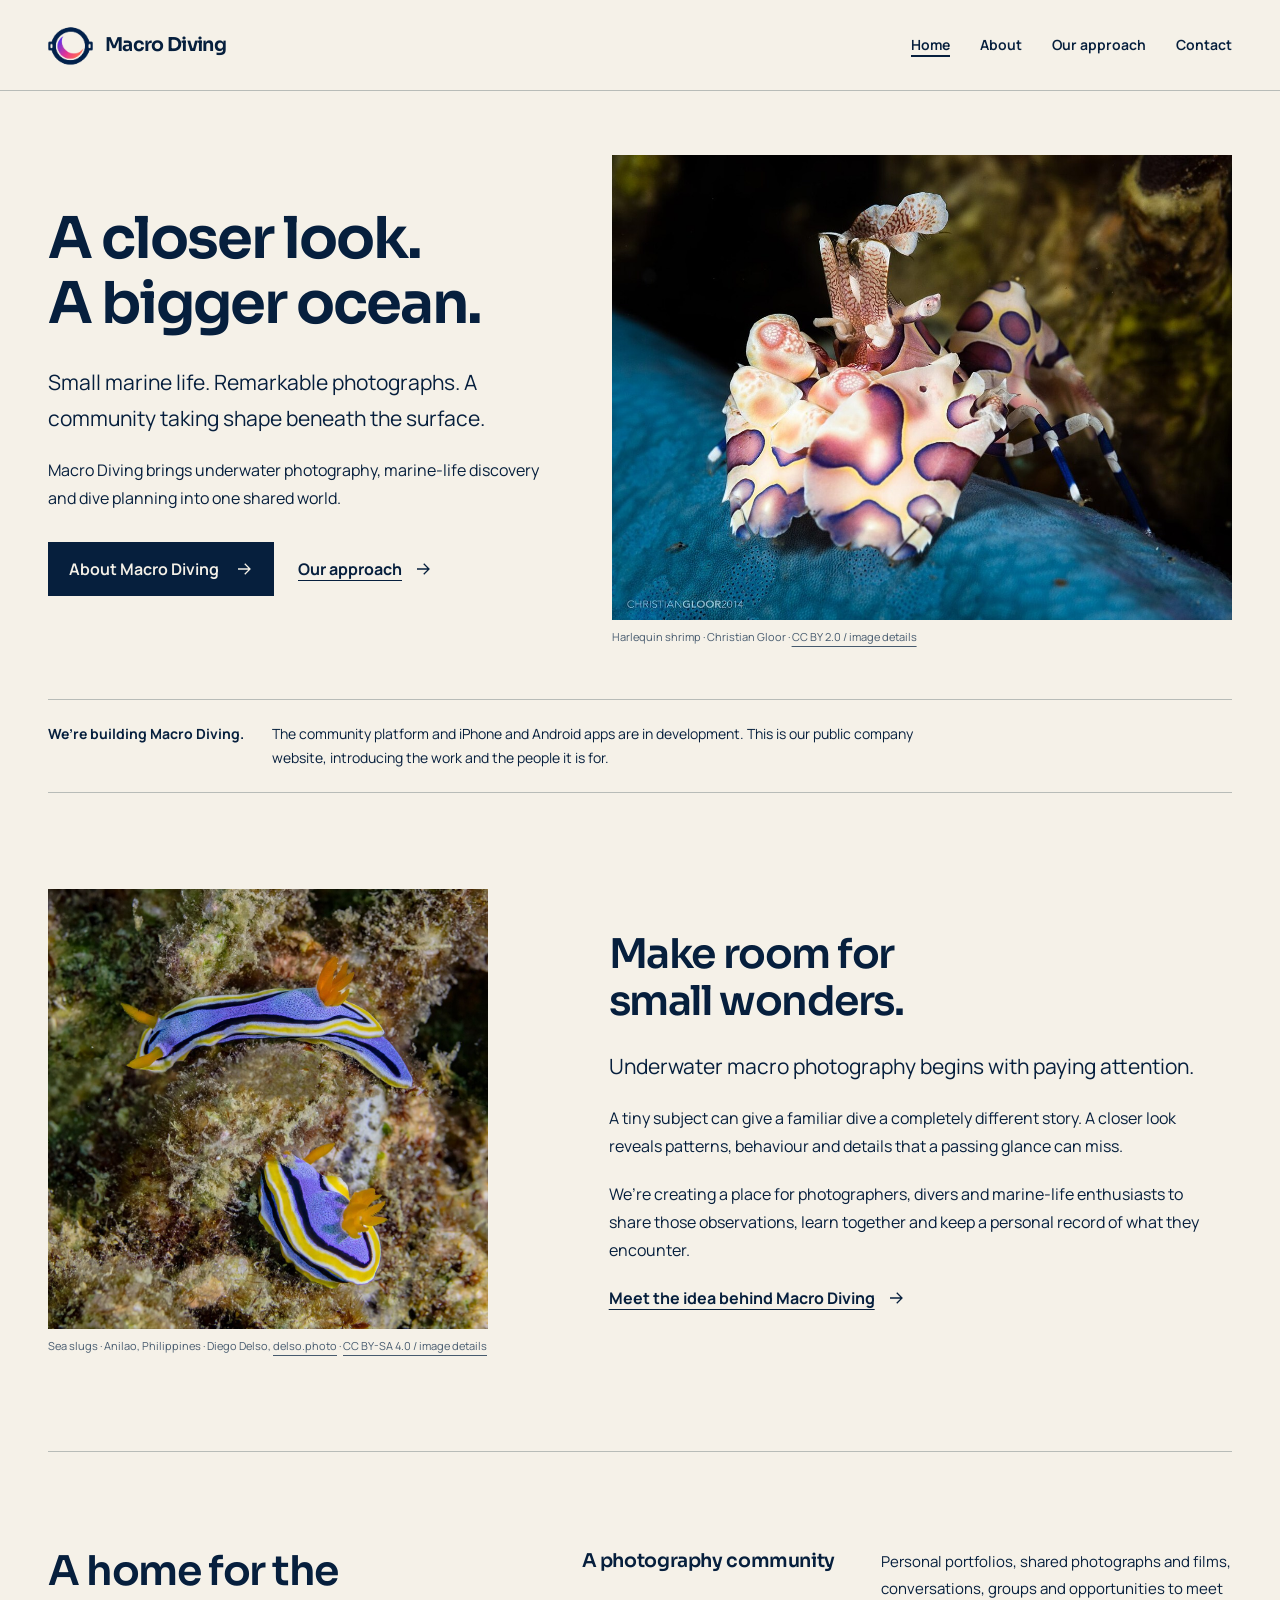
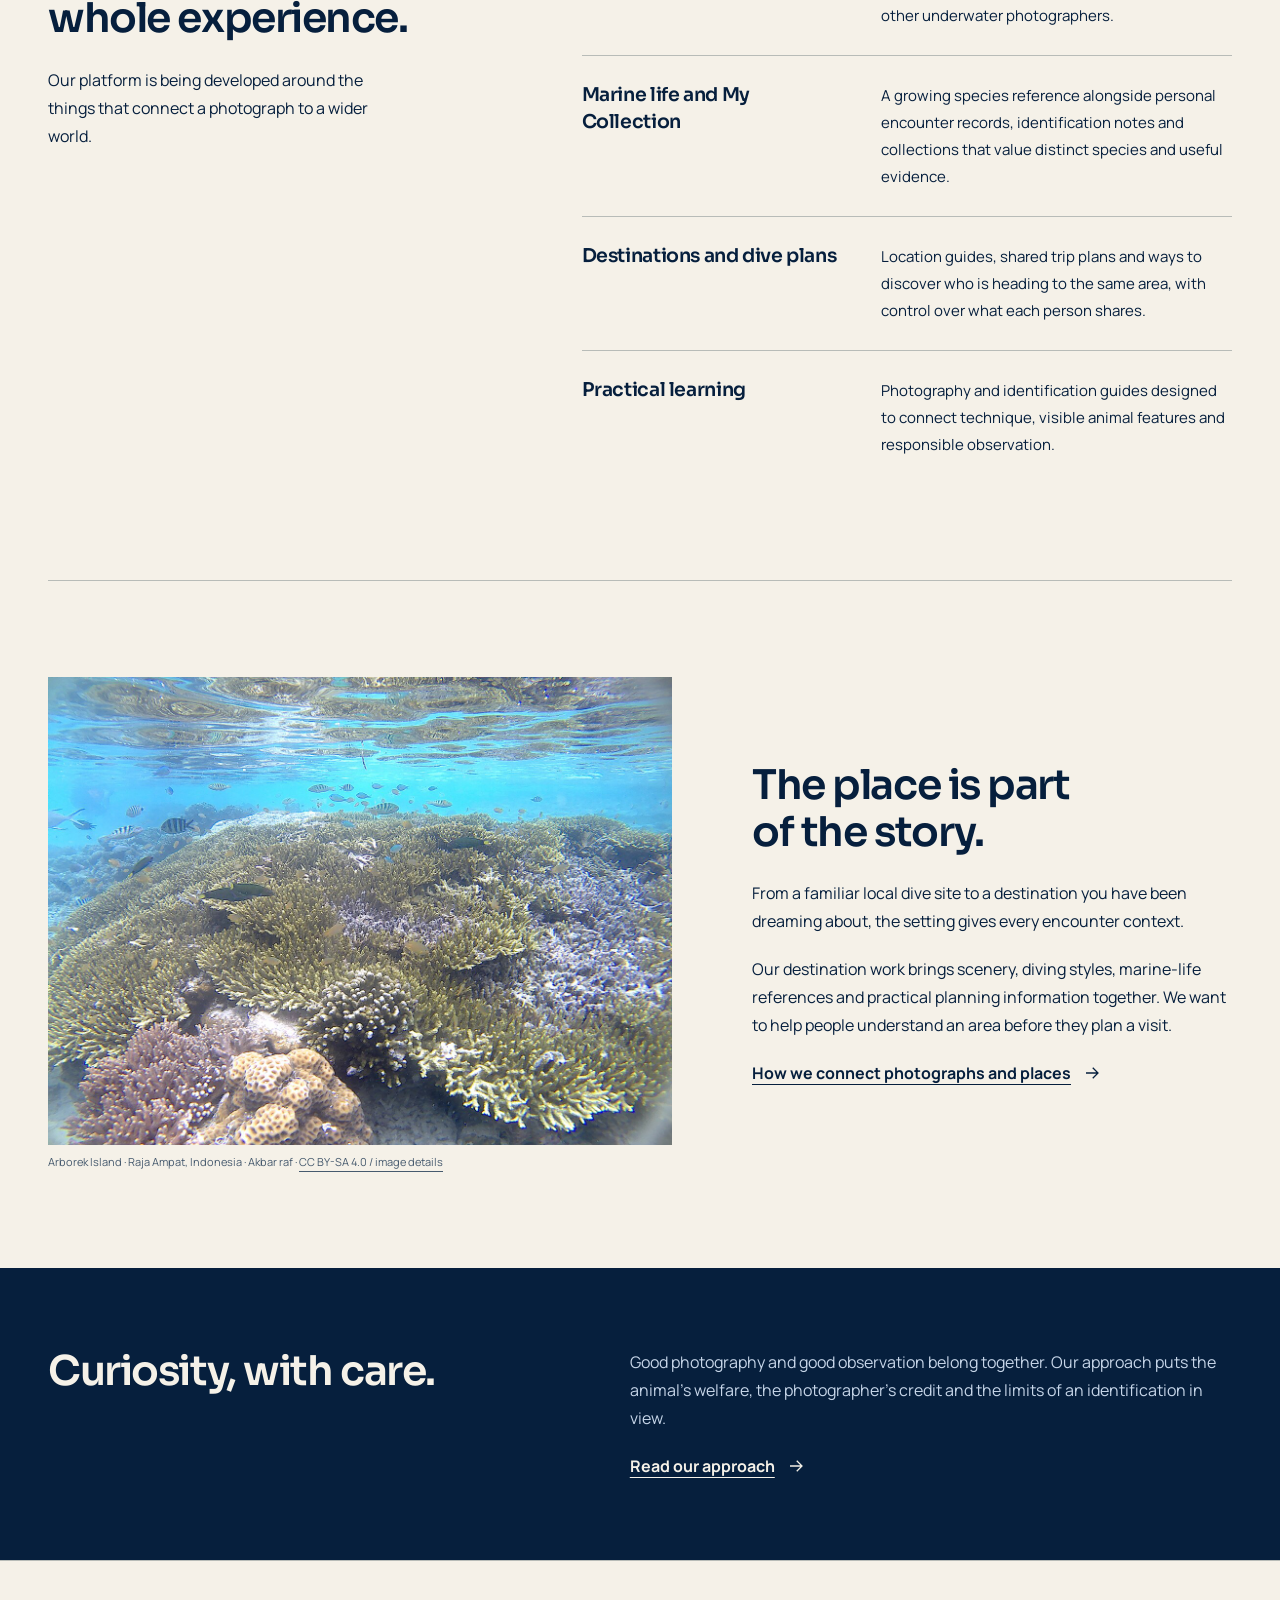
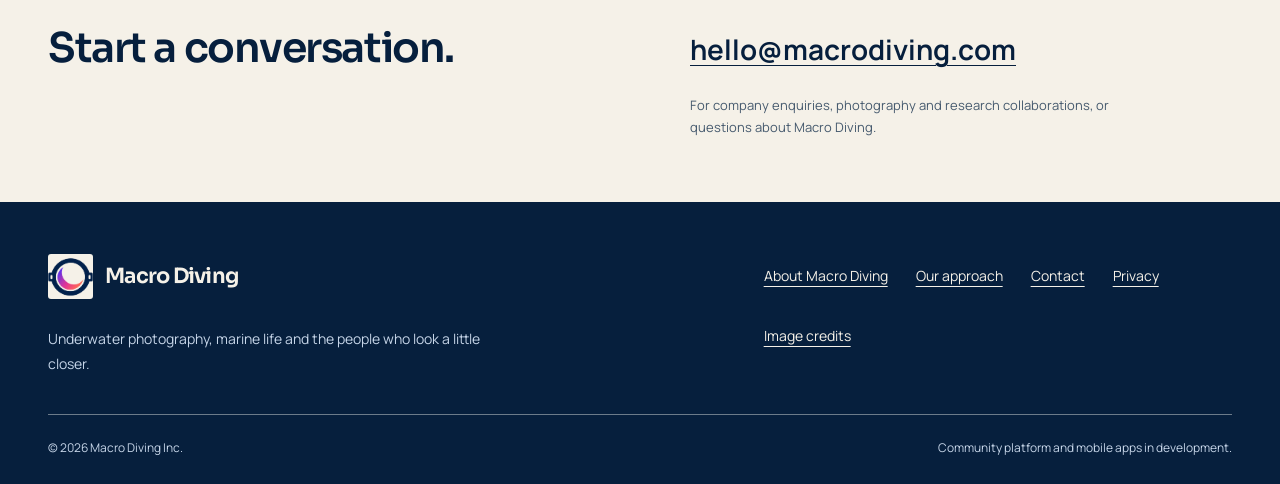
==== index.html @ 8cd7bd72 "Publish Macro Diving company website" ====
<!doctype html><html lang="en"><head><meta charset="utf-8"><meta name="viewport" content="width=device-width,initial-scale=1"><title>Macro Diving — A closer look. A bigger ocean.</title><meta name="description" content="Macro Diving Inc. is developing an underwater photography and marine-life community. Learn about our purpose, approach and platform."><meta name="theme-color" content="#061f3d"><meta name="referrer" content="strict-origin-when-cross-origin"><meta http-equiv="Content-Security-Policy" content="default-src 'none'; style-src 'self'; img-src 'self'; font-src 'self'; base-uri 'none'; form-action 'none'"><link rel="canonical" href="https://macrodiving.com/"><link rel="icon" type="image/png" href="assets/emblem.png"><link rel="preload" href="assets/heading.woff2" as="font" type="font/woff2" crossorigin><link rel="preload" href="assets/body.woff2" as="font" type="font/woff2" crossorigin><link rel="stylesheet" href="styles.css"></head><body><a class="skip" href="#main">Skip to content</a><header class="site-header"><div class="wrap head-inner"><a class="brand" href="index.html" aria-label="Macro Diving home"><span class="emblem"><img src="assets/emblem.png" alt="" width="1254" height="1254"></span><span>Macro Diving</span></a><nav class="desktop-nav" aria-label="Main"><a href="index.html" aria-current="page">Home</a><a href="about.html">About</a><a href="approach.html">Our approach</a><a href="contact.html">Contact</a></nav><details class="mobile-menu"><summary>Menu<svg aria-hidden="true" viewBox="0 0 24 24"><path d="M4 7h16M4 12h16M4 17h16"/></svg></summary><nav aria-label="Mobile main"><a href="index.html" aria-current="page">Home</a><a href="about.html">About</a><a href="approach.html">Our approach</a><a href="contact.html">Contact</a></nav></details></div></header><main id="main" tabindex="-1"><div class="wrap"><section class="hero" aria-labelledby="hero-title"><div class="hero-copy"><h1 id="hero-title"><span>A closer look.</span><span>A bigger ocean.</span></h1><p class="lede">Small marine life. Remarkable photographs. A community taking shape beneath the surface.</p><p>Macro Diving brings underwater photography, marine-life discovery and dive planning into one shared world.</p><div class="actions"><a class="button" href="about.html">About Macro Diving<svg aria-hidden="true" viewBox="0 0 24 24"><path d="M4 12h15M13 5l7 7-7 7"/></svg></a><a class="text-link" href="approach.html">Our approach<svg aria-hidden="true" viewBox="0 0 24 24"><path d="M4 12h15M13 5l7 7-7 7"/></svg></a></div></div><figure><img src="assets/harlequin-shrimp.jpg" alt="A harlequin shrimp with purple and pink markings, photographed close up." width="1200" height="900" loading="eager" fetchpriority="high"><figcaption class="image-credit">Harlequin shrimp · Christian Gloor · <a href="image-credits.html#harlequin">CC BY 2.0 / image details</a></figcaption></figure></section><aside class="status-note" aria-label="Development status"><strong>We’re building Macro Diving.</strong><p>The community platform and iPhone and Android apps are in development. This is our public company website, introducing the work and the people it is for.</p></aside><section class="section intro-split" aria-labelledby="small-wonders"><figure><img src="assets/anna-chromodoris.jpg" alt="Two blue and yellow sea slugs on a natural reef surface in Anilao, Philippines." width="1200" height="1200" loading="lazy"><figcaption class="image-credit">Sea slugs · Anilao, Philippines · Diego Delso, <a href="https://delso.photo/">delso.photo</a> · <a href="image-credits.html#sea-slugs">CC BY-SA 4.0 / image details</a></figcaption></figure><div class="intro-copy"><h2 id="small-wonders">Make room for<br>small wonders.</h2><p class="lede">Underwater macro photography begins with paying attention.</p><p>A tiny subject can give a familiar dive a completely different story. A closer look reveals patterns, behaviour and details that a passing glance can miss.</p><p>We’re creating a place for photographers, divers and marine-life enthusiasts to share those observations, learn together and keep a personal record of what they encounter.</p><a class="text-link" href="about.html">Meet the idea behind Macro Diving<svg aria-hidden="true" viewBox="0 0 24 24"><path d="M4 12h15M13 5l7 7-7 7"/></svg></a></div></section><section class="section platform" id="platform" aria-labelledby="platform-title"><div class="platform-intro"><h2 id="platform-title">A home for the whole experience.</h2><p>Our platform is being developed around the things that connect a photograph to a wider world.</p></div><dl class="platform-list"><div><dt>A photography community</dt><dd>Personal portfolios, shared photographs and films, conversations, groups and opportunities to meet other underwater photographers.</dd></div><div><dt>Marine life and My Collection</dt><dd>A growing species reference alongside personal encounter records, identification notes and collections that value distinct species and useful evidence.</dd></div><div><dt>Destinations and dive plans</dt><dd>Location guides, shared trip plans and ways to discover who is heading to the same area, with control over what each person shares.</dd></div><div><dt>Practical learning</dt><dd>Photography and identification guides designed to connect technique, visible animal features and responsible observation.</dd></div></dl></section><section class="section place-section" aria-labelledby="places-title"><figure><img src="assets/raja-ampat.jpg" alt="Coral and fish under clear surface water at the Arborek Island pier in Raja Ampat." width="1280" height="960" loading="lazy"><figcaption class="image-credit">Arborek Island · Raja Ampat, Indonesia · Akbar raf · <a href="image-credits.html#arborek">CC BY-SA 4.0 / image details</a></figcaption></figure><div class="place-copy"><h2 id="places-title">The place is part<br>of the story.</h2><p>From a familiar local dive site to a destination you have been dreaming about, the setting gives every encounter context.</p><p>Our destination work brings scenery, diving styles, marine-life references and practical planning information together. We want to help people understand an area before they plan a visit.</p><a class="text-link" href="approach.html#places">How we connect photographs and places<svg aria-hidden="true" viewBox="0 0 24 24"><path d="M4 12h15M13 5l7 7-7 7"/></svg></a></div></section></div><section class="principles" aria-labelledby="principle-title"><div class="wrap"><h2 id="principle-title">Curiosity, with care.</h2><div><p>Good photography and good observation belong together. Our approach puts the animal’s welfare, the photographer’s credit and the limits of an identification in view.</p><a class="text-link" href="approach.html">Read our approach<svg aria-hidden="true" viewBox="0 0 24 24"><path d="M4 12h15M13 5l7 7-7 7"/></svg></a></div></div></section></main><section class="contact-panel" id="contact" aria-labelledby="contact-title"><div class="wrap contact-inner"><h2 id="contact-title">Start a conversation.</h2><div><p><a class="email-link" href="mailto:hello@macrodiving.com">hello@macrodiving.com</a></p><p class="small">For company enquiries, photography and research collaborations, or questions about Macro Diving.</p></div></div></section><footer class="site-footer"><div class="wrap"><div class="footer-top"><div><a class="brand" href="index.html" aria-label="Macro Diving home"><span class="emblem"><img src="assets/emblem.png" alt="" width="1254" height="1254"></span><span>Macro Diving</span></a><p>Underwater photography, marine life and the people who look a little closer.</p></div><nav class="footer-links" aria-label="Footer"><a href="about.html">About Macro Diving</a><a href="approach.html">Our approach</a><a href="contact.html">Contact</a><a href="privacy.html">Privacy</a><a href="image-credits.html">Image credits</a></nav></div><div class="footer-base"><span>© 2026 Macro Diving Inc.</span><span>Community platform and mobile apps in development.</span></div></div></footer></body></html>
---- styles.css ----
@font-face{font-family:Sora;src:url('assets/heading.woff2') format('woff2');font-style:normal;font-weight:100 800;font-display:swap}
@font-face{font-family:Manrope;src:url('assets/body.woff2') format('woff2');font-style:normal;font-weight:200 800;font-display:swap}
:root{color-scheme:light;--ink:#061f3d;--paper:#f5f1e8;--white:#fffdf8;--muted:#465a6e;--line:#b8bcb8;--accent:#ff695f;--soft:#e6e9e2;--dark-muted:#c6d5e8;--focus:#7a3fff;font-synthesis:none;scroll-behavior:smooth;scroll-padding-top:110px;scrollbar-color:#465a6e #f5f1e8}
*{box-sizing:border-box}body{margin:0;background:var(--paper);color:var(--ink);font:16px/1.75 Manrope,sans-serif}a{color:inherit;text-underline-offset:5px;text-decoration-thickness:1px}a:hover{text-decoration-thickness:2px}button,input,textarea{font:inherit}::selection{background:var(--accent);color:var(--ink)}:focus-visible{outline:3px solid var(--focus);outline-offset:6px}img{display:block;max-width:100%;height:auto}svg{width:18px;height:18px;fill:none;stroke:currentColor;stroke-width:1.7;flex-shrink:0}.wrap{width:min(1280px,calc(100% - 96px));margin-inline:auto}.skip{position:absolute;top:-80px;left:24px;z-index:5;background:var(--paper);padding:10px 18px}.skip:focus{top:12px}h1,h2,h3{font-family:Sora,sans-serif;font-weight:600;line-height:1.14;letter-spacing:-.035em;text-wrap:balance}h1{font-size:clamp(42px,4.5vw,68px);font-weight:650;margin:0 0 28px}h2{font-size:clamp(30px,3.2vw,46px);margin:0 0 24px}h3{font-size:22px;margin:0 0 12px}p{margin:0 0 20px}p:last-child{margin-bottom:0}.lede{font-size:clamp(18px,1.65vw,21px);line-height:1.7}.text-link{display:inline-flex;align-items:center;gap:12px;font-weight:700}.actions{display:flex;align-items:center;gap:24px;flex-wrap:wrap;margin-top:30px}.button{display:inline-flex;gap:16px;align-items:center;justify-content:center;min-height:48px;padding:12px 20px;text-decoration:none;background:var(--ink);color:var(--paper);font-weight:650;border:1px solid var(--ink)}.button:hover{background:#1e344e;text-decoration:none}.section{padding-block:96px}.section+.section{border-top:1px solid var(--line)}.measure{max-width:70ch}.small{font-size:13px;line-height:1.7;color:var(--muted)}.site-header{position:sticky;top:0;z-index:3;background:var(--paper);border-bottom:1px solid var(--line)}.head-inner{display:flex;align-items:center;justify-content:space-between;gap:30px;min-height:90px}.brand{display:inline-flex;align-items:center;gap:12px;text-decoration:none;line-height:1.1;white-space:nowrap;font-family:Sora,sans-serif;font-size:19px;font-weight:650;letter-spacing:-.035em}.emblem{position:relative;display:block;width:45px;height:45px;overflow:hidden;flex-shrink:0}.emblem img{position:absolute;max-width:none;width:59px;height:59px;top:-7px;left:-7px}.desktop-nav{display:flex;align-items:center;gap:30px}.desktop-nav a,.mobile-menu a{font-size:14px;font-weight:650;text-decoration:none;min-height:44px;display:inline-flex;align-items:center}.desktop-nav a[aria-current=page],.mobile-menu a[aria-current=page]{text-decoration:underline;text-decoration-thickness:2px}.mobile-menu{display:none}.hero{display:grid;grid-template-columns:.9fr 1.1fr;gap:56px;align-items:center;padding-block:64px 52px}.hero h1 span{display:block}.hero-copy{padding-block:18px}.hero-copy .lede{max-width:36ch}.hero figure{margin:0}.hero figure img{width:100%;aspect-ratio:4/3;object-fit:contain;background:#101d24}.image-credit{font-size:11px;line-height:1.7;margin-top:8px;color:var(--muted)}.image-credit a{display:inline}.status-note{display:flex;align-items:baseline;gap:28px;border-block:1px solid var(--line);padding-block:22px}.status-note strong{font-size:14px;white-space:nowrap}.status-note p{font-size:14px;line-height:1.7;max-width:76ch}.intro-split{display:grid;grid-template-columns:.85fr 1.15fr;gap:100px;align-items:center}.intro-split figure{max-width:440px;margin:0}.intro-split figure img{width:100%;aspect-ratio:1/1;object-fit:contain}.intro-copy{max-width:61ch}.platform{display:grid;grid-template-columns:1fr 1.5fr;gap:100px}.platform-intro{align-self:start;max-width:36ch}.platform-list{margin:0}.platform-list>div{display:grid;grid-template-columns:1fr 1.3fr;gap:30px;padding:26px 0;border-top:1px solid var(--line)}.platform-list>div:first-child{padding-top:0;border-top:0}.platform-list dt{font-family:Sora,sans-serif;font-weight:600;font-size:19px;letter-spacing:-.02em;line-height:1.4}.platform-list dd{margin:0;font-size:15px;line-height:1.8}.place-section{display:grid;grid-template-columns:1.3fr 1fr;gap:80px;align-items:center}.place-section figure{margin:0}.place-section figure img{width:100%;aspect-ratio:4/3;object-fit:contain}.place-copy{max-width:48ch}.principles{background:var(--ink);color:var(--paper);padding-block:80px}.principles .wrap{display:grid;grid-template-columns:1fr 1.25fr;gap:100px}.principles p{max-width:65ch;color:var(--dark-muted)}.principles a{color:var(--paper)}.principles h2{margin-bottom:0}.principles :focus-visible,.site-footer :focus-visible{outline-color:var(--accent)}.page-title{max-width:880px;padding-block:72px 52px}.page-title h1{max-width:16ch}.page-title .lede{max-width:62ch}.reading-grid{display:grid;grid-template-columns:220px minmax(0,760px);gap:100px;padding-bottom:96px}.contents{align-self:start;border-top:1px solid var(--line);padding-top:18px}.contents nav{display:grid;gap:14px}.contents a{font-size:14px}.prose{max-width:72ch;overflow-wrap:anywhere}.prose h2{font-size:30px;line-height:1.25;margin:48px 0 20px}.prose h2:first-child{margin-top:0}.prose h3{margin-top:30px}.prose ul{padding-left:24px}.prose li{margin:10px 0}.prose figure{margin:36px 0}.source-links{font-size:14px;border-top:1px solid var(--line);margin-top:42px;padding-top:22px}.credit-list{list-style:none;padding:0!important;margin:0}.credit-list li{margin:0;padding:30px 0;border-top:1px solid var(--line)}.credit-list li:first-child{padding-top:0;border:0}.credit-list img{width:180px;height:auto;margin:0 0 18px}.credit-list h2{font-size:25px;margin:0 0 18px}.contact-panel{border-top:1px solid var(--line);padding-block:64px}.contact-inner{display:grid;grid-template-columns:1fr 1fr;gap:100px}.contact-inner h2{max-width:15ch}.contact-inner p{max-width:58ch}.email-link{font-size:clamp(19px,2.3vw,28px);font-weight:650;overflow-wrap:anywhere}.pending{font-size:15px;color:var(--muted);max-width:48ch}.site-footer{background:var(--ink);color:var(--paper);padding:52px 0 26px}.footer-top{display:grid;grid-template-columns:1.4fr 1fr;gap:60px}.site-footer .brand{font-size:21px}.site-footer p{max-width:48ch;font-size:14px;color:var(--dark-muted);margin-top:20px}.footer-links{display:flex;align-content:start;flex-wrap:wrap;gap:16px 28px;font-size:14px}.footer-links a{min-height:44px;display:inline-flex;align-items:center}.footer-base{display:flex;justify-content:space-between;gap:20px;flex-wrap:wrap;border-top:1px solid #6c7b8a;margin-top:38px;padding-top:22px;font-size:12px;color:var(--dark-muted)}
@media(min-width:1600px){.hero{gap:80px}}
@media(max-width:1040px){.wrap{width:calc(100% - 64px)}.hero{gap:32px}.hero h1{font-size:clamp(40px,4.7vw,54px)}.desktop-nav{gap:22px}.intro-split,.platform,.place-section,.principles .wrap{gap:48px}.reading-grid{grid-template-columns:180px minmax(0,1fr);gap:48px}.platform-list>div{grid-template-columns:1fr;gap:10px}.contact-inner{gap:48px}.hero .actions{gap:18px}.hero .button{padding-inline:16px}.hero .text-link{font-size:14px}}
@media(max-width:760px){:root{scroll-padding-top:85px}.wrap{width:calc(100% - 40px)}.head-inner{min-height:76px;gap:12px}.brand{font-size:18px;gap:10px}.emblem{width:39px;height:39px}.emblem img{width:51px;height:51px;top:-6px;left:-6px}.desktop-nav{display:none}.mobile-menu{display:block;position:relative}.mobile-menu summary{cursor:pointer;font-size:14px;font-weight:700;padding:10px 2px;min-height:44px;list-style:none;display:flex;align-items:center;gap:10px}.mobile-menu summary::-webkit-details-marker{display:none}.mobile-menu nav{position:absolute;right:0;top:calc(100% + 10px);width:230px;display:grid;gap:4px;background:var(--paper);border:1px solid var(--line);padding:14px 22px;box-shadow:0 12px 24px #061f3d1a}.hero{grid-template-columns:1fr;gap:32px;padding-block:42px 32px}.hero-copy{padding:0}.hero h1{font-size:clamp(36px,8.7vw,53px);margin-bottom:22px}.hero-copy .lede{max-width:40ch}.hero .actions{gap:22px;margin-top:26px}.hero .text-link{font-size:15px}.hero figure{max-width:680px}.status-note{align-items:start;flex-direction:column;gap:8px;padding-block:20px}.status-note strong{font-size:14px}.status-note p{font-size:13px}.section{padding-block:60px}.intro-split{grid-template-columns:1fr;gap:32px}.intro-split figure{max-width:480px}.intro-copy{max-width:70ch}.platform{grid-template-columns:1fr;gap:28px}.platform-intro{max-width:70ch}.platform-list>div{grid-template-columns:1fr;gap:12px;padding:22px 0}.platform-list dt{font-size:20px}.place-section{grid-template-columns:1fr;gap:28px}.place-copy{max-width:70ch}.principles{padding-block:56px}.principles .wrap{grid-template-columns:1fr;gap:28px}.page-title{padding-block:44px 36px}.page-title h1{font-size:clamp(34px,8.5vw,50px)}.reading-grid{grid-template-columns:1fr;gap:38px;padding-bottom:60px}.contents nav{display:flex;flex-wrap:wrap;gap:12px 24px}.contents a{min-height:40px;display:inline-flex;align-items:center}.prose h2{font-size:27px}.contact-panel{padding-block:46px}.contact-inner{grid-template-columns:1fr;gap:22px}.contact-inner h2{margin:0;max-width:21ch}.footer-top{grid-template-columns:1fr;gap:30px}.site-footer{padding-top:42px}.footer-links{gap:8px 24px}.footer-base{gap:10px;margin-top:26px}}
@media(prefers-reduced-motion:reduce){:root{scroll-behavior:auto}}

.site-footer .emblem{background:var(--paper);border-radius:3px}
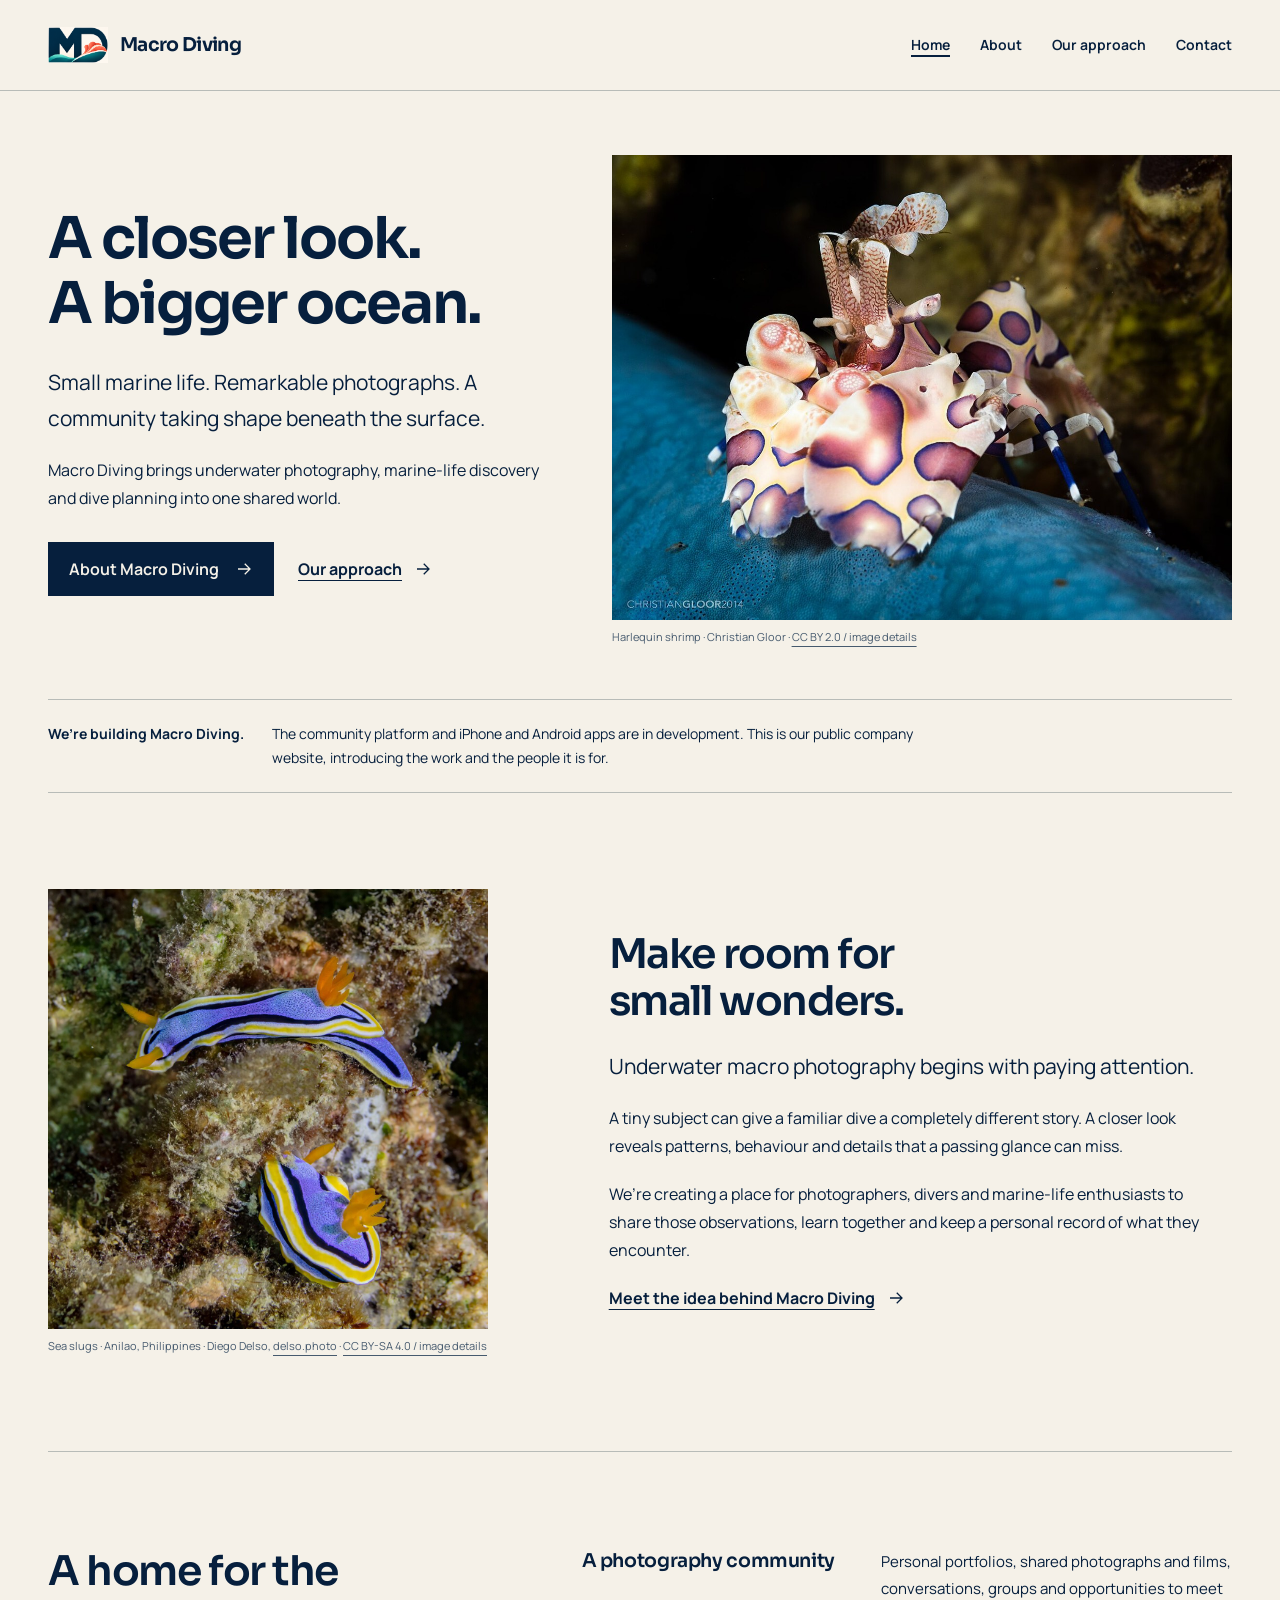
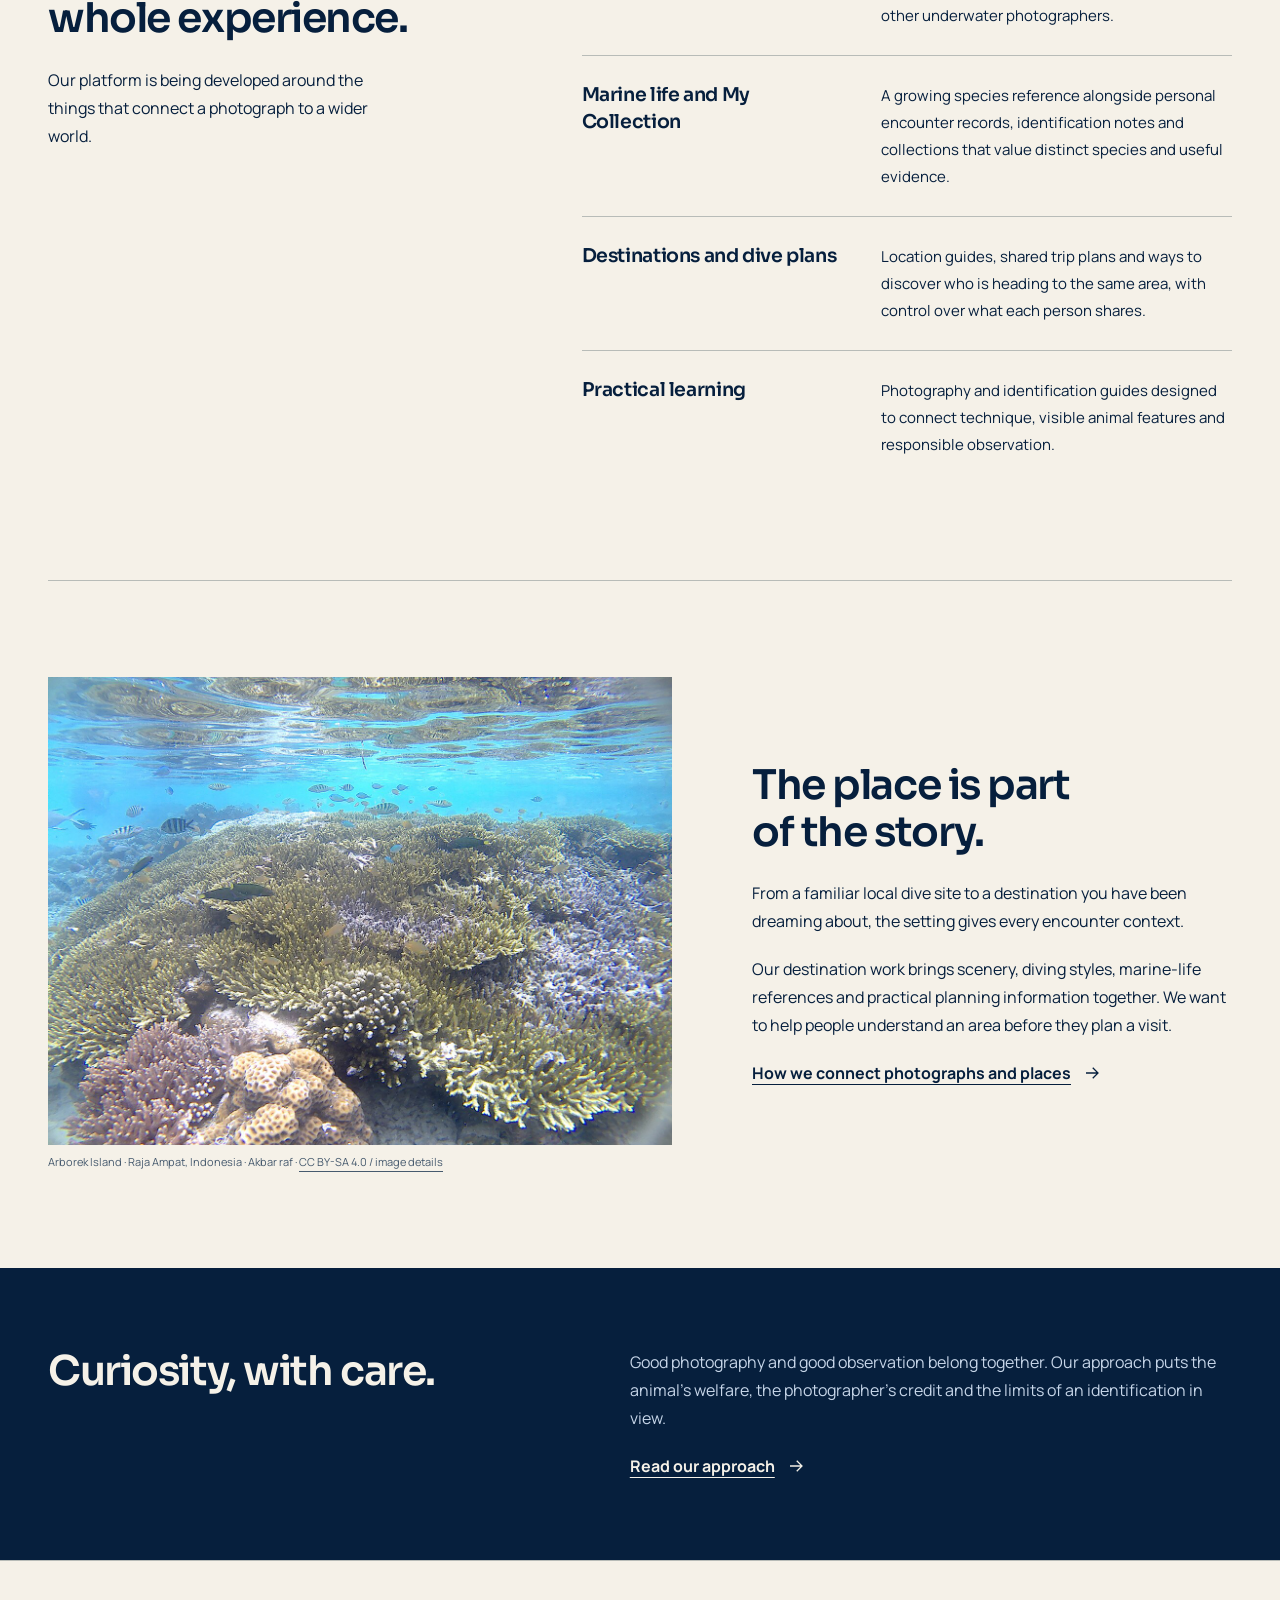
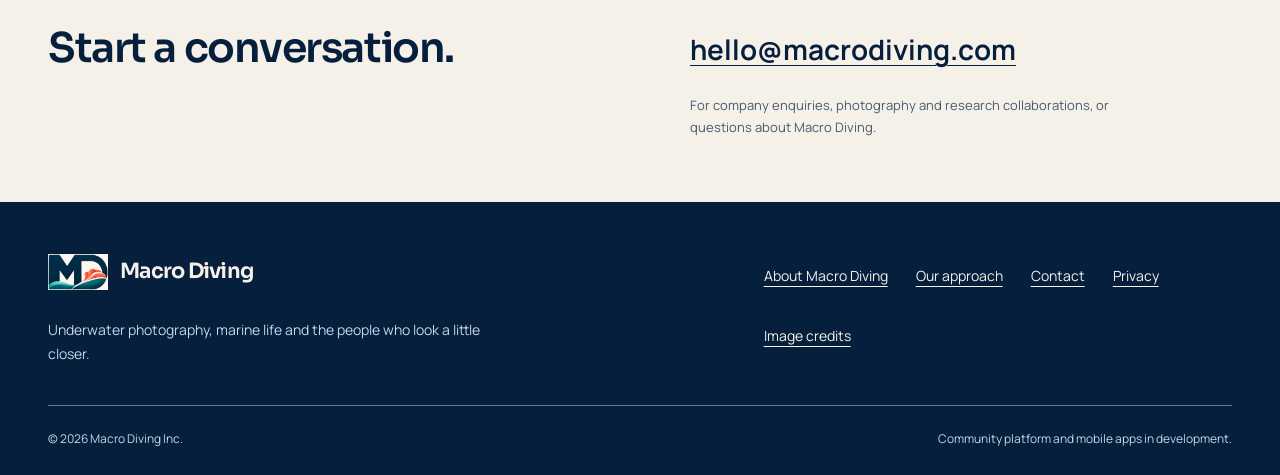
==== commit 039dbfd1: "Apply approved OC392 brand to the primary company website" ====
--- a/index.html
+++ b/index.html
@@ -1 +1 @@
-<!doctype html><html lang="en"><head><meta charset="utf-8"><meta name="viewport" content="width=device-width,initial-scale=1"><title>Macro Diving — A closer look. A bigger ocean.</title><meta name="description" content="Macro Diving Inc. is developing an underwater photography and marine-life community. Learn about our purpose, approach and platform."><meta name="theme-color" content="#061f3d"><meta name="referrer" content="strict-origin-when-cross-origin"><meta http-equiv="Content-Security-Policy" content="default-src 'none'; style-src 'self'; img-src 'self'; font-src 'self'; base-uri 'none'; form-action 'none'"><link rel="canonical" href="https://macrodiving.com/"><link rel="icon" type="image/png" href="assets/emblem.png"><link rel="preload" href="assets/heading.woff2" as="font" type="font/woff2" crossorigin><link rel="preload" href="assets/body.woff2" as="font" type="font/woff2" crossorigin><link rel="stylesheet" href="styles.css"></head><body><a class="skip" href="#main">Skip to content</a><header class="site-header"><div class="wrap head-inner"><a class="brand" href="index.html" aria-label="Macro Diving home"><span class="emblem"><img src="assets/emblem.png" alt="" width="1254" height="1254"></span><span>Macro Diving</span></a><nav class="desktop-nav" aria-label="Main"><a href="index.html" aria-current="page">Home</a><a href="about.html">About</a><a href="approach.html">Our approach</a><a href="contact.html">Contact</a></nav><details class="mobile-menu"><summary>Menu<svg aria-hidden="true" viewBox="0 0 24 24"><path d="M4 7h16M4 12h16M4 17h16"/></svg></summary><nav aria-label="Mobile main"><a href="index.html" aria-current="page">Home</a><a href="about.html">About</a><a href="approach.html">Our approach</a><a href="contact.html">Contact</a></nav></details></div></header><main id="main" tabindex="-1"><div class="wrap"><section class="hero" aria-labelledby="hero-title"><div class="hero-copy"><h1 id="hero-title"><span>A closer look.</span><span>A bigger ocean.</span></h1><p class="lede">Small marine life. Remarkable photographs. A community taking shape beneath the surface.</p><p>Macro Diving brings underwater photography, marine-life discovery and dive planning into one shared world.</p><div class="actions"><a class="button" href="about.html">About Macro Diving<svg aria-hidden="true" viewBox="0 0 24 24"><path d="M4 12h15M13 5l7 7-7 7"/></svg></a><a class="text-link" href="approach.html">Our approach<svg aria-hidden="true" viewBox="0 0 24 24"><path d="M4 12h15M13 5l7 7-7 7"/></svg></a></div></div><figure><img src="assets/harlequin-shrimp.jpg" alt="A harlequin shrimp with purple and pink markings, photographed close up." width="1200" height="900" loading="eager" fetchpriority="high"><figcaption class="image-credit">Harlequin shrimp · Christian Gloor · <a href="image-credits.html#harlequin">CC BY 2.0 / image details</a></figcaption></figure></section><aside class="status-note" aria-label="Development status"><strong>We’re building Macro Diving.</strong><p>The community platform and iPhone and Android apps are in development. This is our public company website, introducing the work and the people it is for.</p></aside><section class="section intro-split" aria-labelledby="small-wonders"><figure><img src="assets/anna-chromodoris.jpg" alt="Two blue and yellow sea slugs on a natural reef surface in Anilao, Philippines." width="1200" height="1200" loading="lazy"><figcaption class="image-credit">Sea slugs · Anilao, Philippines · Diego Delso, <a href="https://delso.photo/">delso.photo</a> · <a href="image-credits.html#sea-slugs">CC BY-SA 4.0 / image details</a></figcaption></figure><div class="intro-copy"><h2 id="small-wonders">Make room for<br>small wonders.</h2><p class="lede">Underwater macro photography begins with paying attention.</p><p>A tiny subject can give a familiar dive a completely different story. A closer look reveals patterns, behaviour and details that a passing glance can miss.</p><p>We’re creating a place for photographers, divers and marine-life enthusiasts to share those observations, learn together and keep a personal record of what they encounter.</p><a class="text-link" href="about.html">Meet the idea behind Macro Diving<svg aria-hidden="true" viewBox="0 0 24 24"><path d="M4 12h15M13 5l7 7-7 7"/></svg></a></div></section><section class="section platform" id="platform" aria-labelledby="platform-title"><div class="platform-intro"><h2 id="platform-title">A home for the whole experience.</h2><p>Our platform is being developed around the things that connect a photograph to a wider world.</p></div><dl class="platform-list"><div><dt>A photography community</dt><dd>Personal portfolios, shared photographs and films, conversations, groups and opportunities to meet other underwater photographers.</dd></div><div><dt>Marine life and My Collection</dt><dd>A growing species reference alongside personal encounter records, identification notes and collections that value distinct species and useful evidence.</dd></div><div><dt>Destinations and dive plans</dt><dd>Location guides, shared trip plans and ways to discover who is heading to the same area, with control over what each person shares.</dd></div><div><dt>Practical learning</dt><dd>Photography and identification guides designed to connect technique, visible animal features and responsible observation.</dd></div></dl></section><section class="section place-section" aria-labelledby="places-title"><figure><img src="assets/raja-ampat.jpg" alt="Coral and fish under clear surface water at the Arborek Island pier in Raja Ampat." width="1280" height="960" loading="lazy"><figcaption class="image-credit">Arborek Island · Raja Ampat, Indonesia · Akbar raf · <a href="image-credits.html#arborek">CC BY-SA 4.0 / image details</a></figcaption></figure><div class="place-copy"><h2 id="places-title">The place is part<br>of the story.</h2><p>From a familiar local dive site to a destination you have been dreaming about, the setting gives every encounter context.</p><p>Our destination work brings scenery, diving styles, marine-life references and practical planning information together. We want to help people understand an area before they plan a visit.</p><a class="text-link" href="approach.html#places">How we connect photographs and places<svg aria-hidden="true" viewBox="0 0 24 24"><path d="M4 12h15M13 5l7 7-7 7"/></svg></a></div></section></div><section class="principles" aria-labelledby="principle-title"><div class="wrap"><h2 id="principle-title">Curiosity, with care.</h2><div><p>Good photography and good observation belong together. Our approach puts the animal’s welfare, the photographer’s credit and the limits of an identification in view.</p><a class="text-link" href="approach.html">Read our approach<svg aria-hidden="true" viewBox="0 0 24 24"><path d="M4 12h15M13 5l7 7-7 7"/></svg></a></div></div></section></main><section class="contact-panel" id="contact" aria-labelledby="contact-title"><div class="wrap contact-inner"><h2 id="contact-title">Start a conversation.</h2><div><p><a class="email-link" href="mailto:hello@macrodiving.com">hello@macrodiving.com</a></p><p class="small">For company enquiries, photography and research collaborations, or questions about Macro Diving.</p></div></div></section><footer class="site-footer"><div class="wrap"><div class="footer-top"><div><a class="brand" href="index.html" aria-label="Macro Diving home"><span class="emblem"><img src="assets/emblem.png" alt="" width="1254" height="1254"></span><span>Macro Diving</span></a><p>Underwater photography, marine life and the people who look a little closer.</p></div><nav class="footer-links" aria-label="Footer"><a href="about.html">About Macro Diving</a><a href="approach.html">Our approach</a><a href="contact.html">Contact</a><a href="privacy.html">Privacy</a><a href="image-credits.html">Image credits</a></nav></div><div class="footer-base"><span>© 2026 Macro Diving Inc.</span><span>Community platform and mobile apps in development.</span></div></div></footer></body></html>+<!doctype html><html lang="en"><head><meta charset="utf-8"><meta name="viewport" content="width=device-width,initial-scale=1"><title>Macro Diving — A closer look. A bigger ocean.</title><meta name="description" content="Macro Diving Inc. is developing an underwater photography and marine-life community. Learn about our purpose, approach and platform."><meta name="theme-color" content="#061f3d"><meta name="referrer" content="strict-origin-when-cross-origin"><meta http-equiv="Content-Security-Policy" content="default-src 'none'; style-src 'self'; img-src 'self'; font-src 'self'; base-uri 'none'; form-action 'none'"><link rel="canonical" href="https://macrodiving.com/"><link rel="icon" type="image/png" href="assets/macro-diving-oc392.png"><link rel="preload" href="assets/heading.woff2" as="font" type="font/woff2" crossorigin><link rel="preload" href="assets/body.woff2" as="font" type="font/woff2" crossorigin><link rel="stylesheet" href="styles.css?v=oc392-20261117"></head><body><a class="skip" href="#main">Skip to content</a><header class="site-header"><div class="wrap head-inner"><a class="brand" href="index.html" aria-label="Macro Diving home"><span class="emblem"><img src="assets/macro-diving-oc392.png" alt="" width="395" height="234"></span><span>Macro Diving</span></a><nav class="desktop-nav" aria-label="Main"><a href="index.html" aria-current="page">Home</a><a href="about.html">About</a><a href="approach.html">Our approach</a><a href="contact.html">Contact</a></nav><details class="mobile-menu"><summary>Menu<svg aria-hidden="true" viewBox="0 0 24 24"><path d="M4 7h16M4 12h16M4 17h16"/></svg></summary><nav aria-label="Mobile main"><a href="index.html" aria-current="page">Home</a><a href="about.html">About</a><a href="approach.html">Our approach</a><a href="contact.html">Contact</a></nav></details></div></header><main id="main" tabindex="-1"><div class="wrap"><section class="hero" aria-labelledby="hero-title"><div class="hero-copy"><h1 id="hero-title"><span>A closer look.</span><span>A bigger ocean.</span></h1><p class="lede">Small marine life. Remarkable photographs. A community taking shape beneath the surface.</p><p>Macro Diving brings underwater photography, marine-life discovery and dive planning into one shared world.</p><div class="actions"><a class="button" href="about.html">About Macro Diving<svg aria-hidden="true" viewBox="0 0 24 24"><path d="M4 12h15M13 5l7 7-7 7"/></svg></a><a class="text-link" href="approach.html">Our approach<svg aria-hidden="true" viewBox="0 0 24 24"><path d="M4 12h15M13 5l7 7-7 7"/></svg></a></div></div><figure><img src="assets/harlequin-shrimp.jpg" alt="A harlequin shrimp with purple and pink markings, photographed close up." width="1200" height="900" loading="eager" fetchpriority="high"><figcaption class="image-credit">Harlequin shrimp · Christian Gloor · <a href="image-credits.html#harlequin">CC BY 2.0 / image details</a></figcaption></figure></section><aside class="status-note" aria-label="Development status"><strong>We’re building Macro Diving.</strong><p>The community platform and iPhone and Android apps are in development. This is our public company website, introducing the work and the people it is for.</p></aside><section class="section intro-split" aria-labelledby="small-wonders"><figure><img src="assets/anna-chromodoris.jpg" alt="Two blue and yellow sea slugs on a natural reef surface in Anilao, Philippines." width="1200" height="1200" loading="lazy"><figcaption class="image-credit">Sea slugs · Anilao, Philippines · Diego Delso, <a href="https://delso.photo/">delso.photo</a> · <a href="image-credits.html#sea-slugs">CC BY-SA 4.0 / image details</a></figcaption></figure><div class="intro-copy"><h2 id="small-wonders">Make room for<br>small wonders.</h2><p class="lede">Underwater macro photography begins with paying attention.</p><p>A tiny subject can give a familiar dive a completely different story. A closer look reveals patterns, behaviour and details that a passing glance can miss.</p><p>We’re creating a place for photographers, divers and marine-life enthusiasts to share those observations, learn together and keep a personal record of what they encounter.</p><a class="text-link" href="about.html">Meet the idea behind Macro Diving<svg aria-hidden="true" viewBox="0 0 24 24"><path d="M4 12h15M13 5l7 7-7 7"/></svg></a></div></section><section class="section platform" id="platform" aria-labelledby="platform-title"><div class="platform-intro"><h2 id="platform-title">A home for the whole experience.</h2><p>Our platform is being developed around the things that connect a photograph to a wider world.</p></div><dl class="platform-list"><div><dt>A photography community</dt><dd>Personal portfolios, shared photographs and films, conversations, groups and opportunities to meet other underwater photographers.</dd></div><div><dt>Marine life and My Collection</dt><dd>A growing species reference alongside personal encounter records, identification notes and collections that value distinct species and useful evidence.</dd></div><div><dt>Destinations and dive plans</dt><dd>Location guides, shared trip plans and ways to discover who is heading to the same area, with control over what each person shares.</dd></div><div><dt>Practical learning</dt><dd>Photography and identification guides designed to connect technique, visible animal features and responsible observation.</dd></div></dl></section><section class="section place-section" aria-labelledby="places-title"><figure><img src="assets/raja-ampat.jpg" alt="Coral and fish under clear surface water at the Arborek Island pier in Raja Ampat." width="1280" height="960" loading="lazy"><figcaption class="image-credit">Arborek Island · Raja Ampat, Indonesia · Akbar raf · <a href="image-credits.html#arborek">CC BY-SA 4.0 / image details</a></figcaption></figure><div class="place-copy"><h2 id="places-title">The place is part<br>of the story.</h2><p>From a familiar local dive site to a destination you have been dreaming about, the setting gives every encounter context.</p><p>Our destination work brings scenery, diving styles, marine-life references and practical planning information together. We want to help people understand an area before they plan a visit.</p><a class="text-link" href="approach.html#places">How we connect photographs and places<svg aria-hidden="true" viewBox="0 0 24 24"><path d="M4 12h15M13 5l7 7-7 7"/></svg></a></div></section></div><section class="principles" aria-labelledby="principle-title"><div class="wrap"><h2 id="principle-title">Curiosity, with care.</h2><div><p>Good photography and good observation belong together. Our approach puts the animal’s welfare, the photographer’s credit and the limits of an identification in view.</p><a class="text-link" href="approach.html">Read our approach<svg aria-hidden="true" viewBox="0 0 24 24"><path d="M4 12h15M13 5l7 7-7 7"/></svg></a></div></div></section></main><section class="contact-panel" id="contact" aria-labelledby="contact-title"><div class="wrap contact-inner"><h2 id="contact-title">Start a conversation.</h2><div><p><a class="email-link" href="mailto:hello@macrodiving.com">hello@macrodiving.com</a></p><p class="small">For company enquiries, photography and research collaborations, or questions about Macro Diving.</p></div></div></section><footer class="site-footer"><div class="wrap"><div class="footer-top"><div><a class="brand" href="index.html" aria-label="Macro Diving home"><span class="emblem"><img src="assets/macro-diving-oc392.png" alt="" width="395" height="234"></span><span>Macro Diving</span></a><p>Underwater photography, marine life and the people who look a little closer.</p></div><nav class="footer-links" aria-label="Footer"><a href="about.html">About Macro Diving</a><a href="approach.html">Our approach</a><a href="contact.html">Contact</a><a href="privacy.html">Privacy</a><a href="image-credits.html">Image credits</a></nav></div><div class="footer-base"><span>© 2026 Macro Diving Inc.</span><span>Community platform and mobile apps in development.</span></div></div></footer></body></html>
--- a/styles.css
+++ b/styles.css
@@ -1,10 +1,10 @@
 @font-face{font-family:Sora;src:url('assets/heading.woff2') format('woff2');font-style:normal;font-weight:100 800;font-display:swap}
 @font-face{font-family:Manrope;src:url('assets/body.woff2') format('woff2');font-style:normal;font-weight:200 800;font-display:swap}
 :root{color-scheme:light;--ink:#061f3d;--paper:#f5f1e8;--white:#fffdf8;--muted:#465a6e;--line:#b8bcb8;--accent:#ff695f;--soft:#e6e9e2;--dark-muted:#c6d5e8;--focus:#7a3fff;font-synthesis:none;scroll-behavior:smooth;scroll-padding-top:110px;scrollbar-color:#465a6e #f5f1e8}
-*{box-sizing:border-box}body{margin:0;background:var(--paper);color:var(--ink);font:16px/1.75 Manrope,sans-serif}a{color:inherit;text-underline-offset:5px;text-decoration-thickness:1px}a:hover{text-decoration-thickness:2px}button,input,textarea{font:inherit}::selection{background:var(--accent);color:var(--ink)}:focus-visible{outline:3px solid var(--focus);outline-offset:6px}img{display:block;max-width:100%;height:auto}svg{width:18px;height:18px;fill:none;stroke:currentColor;stroke-width:1.7;flex-shrink:0}.wrap{width:min(1280px,calc(100% - 96px));margin-inline:auto}.skip{position:absolute;top:-80px;left:24px;z-index:5;background:var(--paper);padding:10px 18px}.skip:focus{top:12px}h1,h2,h3{font-family:Sora,sans-serif;font-weight:600;line-height:1.14;letter-spacing:-.035em;text-wrap:balance}h1{font-size:clamp(42px,4.5vw,68px);font-weight:650;margin:0 0 28px}h2{font-size:clamp(30px,3.2vw,46px);margin:0 0 24px}h3{font-size:22px;margin:0 0 12px}p{margin:0 0 20px}p:last-child{margin-bottom:0}.lede{font-size:clamp(18px,1.65vw,21px);line-height:1.7}.text-link{display:inline-flex;align-items:center;gap:12px;font-weight:700}.actions{display:flex;align-items:center;gap:24px;flex-wrap:wrap;margin-top:30px}.button{display:inline-flex;gap:16px;align-items:center;justify-content:center;min-height:48px;padding:12px 20px;text-decoration:none;background:var(--ink);color:var(--paper);font-weight:650;border:1px solid var(--ink)}.button:hover{background:#1e344e;text-decoration:none}.section{padding-block:96px}.section+.section{border-top:1px solid var(--line)}.measure{max-width:70ch}.small{font-size:13px;line-height:1.7;color:var(--muted)}.site-header{position:sticky;top:0;z-index:3;background:var(--paper);border-bottom:1px solid var(--line)}.head-inner{display:flex;align-items:center;justify-content:space-between;gap:30px;min-height:90px}.brand{display:inline-flex;align-items:center;gap:12px;text-decoration:none;line-height:1.1;white-space:nowrap;font-family:Sora,sans-serif;font-size:19px;font-weight:650;letter-spacing:-.035em}.emblem{position:relative;display:block;width:45px;height:45px;overflow:hidden;flex-shrink:0}.emblem img{position:absolute;max-width:none;width:59px;height:59px;top:-7px;left:-7px}.desktop-nav{display:flex;align-items:center;gap:30px}.desktop-nav a,.mobile-menu a{font-size:14px;font-weight:650;text-decoration:none;min-height:44px;display:inline-flex;align-items:center}.desktop-nav a[aria-current=page],.mobile-menu a[aria-current=page]{text-decoration:underline;text-decoration-thickness:2px}.mobile-menu{display:none}.hero{display:grid;grid-template-columns:.9fr 1.1fr;gap:56px;align-items:center;padding-block:64px 52px}.hero h1 span{display:block}.hero-copy{padding-block:18px}.hero-copy .lede{max-width:36ch}.hero figure{margin:0}.hero figure img{width:100%;aspect-ratio:4/3;object-fit:contain;background:#101d24}.image-credit{font-size:11px;line-height:1.7;margin-top:8px;color:var(--muted)}.image-credit a{display:inline}.status-note{display:flex;align-items:baseline;gap:28px;border-block:1px solid var(--line);padding-block:22px}.status-note strong{font-size:14px;white-space:nowrap}.status-note p{font-size:14px;line-height:1.7;max-width:76ch}.intro-split{display:grid;grid-template-columns:.85fr 1.15fr;gap:100px;align-items:center}.intro-split figure{max-width:440px;margin:0}.intro-split figure img{width:100%;aspect-ratio:1/1;object-fit:contain}.intro-copy{max-width:61ch}.platform{display:grid;grid-template-columns:1fr 1.5fr;gap:100px}.platform-intro{align-self:start;max-width:36ch}.platform-list{margin:0}.platform-list>div{display:grid;grid-template-columns:1fr 1.3fr;gap:30px;padding:26px 0;border-top:1px solid var(--line)}.platform-list>div:first-child{padding-top:0;border-top:0}.platform-list dt{font-family:Sora,sans-serif;font-weight:600;font-size:19px;letter-spacing:-.02em;line-height:1.4}.platform-list dd{margin:0;font-size:15px;line-height:1.8}.place-section{display:grid;grid-template-columns:1.3fr 1fr;gap:80px;align-items:center}.place-section figure{margin:0}.place-section figure img{width:100%;aspect-ratio:4/3;object-fit:contain}.place-copy{max-width:48ch}.principles{background:var(--ink);color:var(--paper);padding-block:80px}.principles .wrap{display:grid;grid-template-columns:1fr 1.25fr;gap:100px}.principles p{max-width:65ch;color:var(--dark-muted)}.principles a{color:var(--paper)}.principles h2{margin-bottom:0}.principles :focus-visible,.site-footer :focus-visible{outline-color:var(--accent)}.page-title{max-width:880px;padding-block:72px 52px}.page-title h1{max-width:16ch}.page-title .lede{max-width:62ch}.reading-grid{display:grid;grid-template-columns:220px minmax(0,760px);gap:100px;padding-bottom:96px}.contents{align-self:start;border-top:1px solid var(--line);padding-top:18px}.contents nav{display:grid;gap:14px}.contents a{font-size:14px}.prose{max-width:72ch;overflow-wrap:anywhere}.prose h2{font-size:30px;line-height:1.25;margin:48px 0 20px}.prose h2:first-child{margin-top:0}.prose h3{margin-top:30px}.prose ul{padding-left:24px}.prose li{margin:10px 0}.prose figure{margin:36px 0}.source-links{font-size:14px;border-top:1px solid var(--line);margin-top:42px;padding-top:22px}.credit-list{list-style:none;padding:0!important;margin:0}.credit-list li{margin:0;padding:30px 0;border-top:1px solid var(--line)}.credit-list li:first-child{padding-top:0;border:0}.credit-list img{width:180px;height:auto;margin:0 0 18px}.credit-list h2{font-size:25px;margin:0 0 18px}.contact-panel{border-top:1px solid var(--line);padding-block:64px}.contact-inner{display:grid;grid-template-columns:1fr 1fr;gap:100px}.contact-inner h2{max-width:15ch}.contact-inner p{max-width:58ch}.email-link{font-size:clamp(19px,2.3vw,28px);font-weight:650;overflow-wrap:anywhere}.pending{font-size:15px;color:var(--muted);max-width:48ch}.site-footer{background:var(--ink);color:var(--paper);padding:52px 0 26px}.footer-top{display:grid;grid-template-columns:1.4fr 1fr;gap:60px}.site-footer .brand{font-size:21px}.site-footer p{max-width:48ch;font-size:14px;color:var(--dark-muted);margin-top:20px}.footer-links{display:flex;align-content:start;flex-wrap:wrap;gap:16px 28px;font-size:14px}.footer-links a{min-height:44px;display:inline-flex;align-items:center}.footer-base{display:flex;justify-content:space-between;gap:20px;flex-wrap:wrap;border-top:1px solid #6c7b8a;margin-top:38px;padding-top:22px;font-size:12px;color:var(--dark-muted)}
+*{box-sizing:border-box}body{margin:0;background:var(--paper);color:var(--ink);font:16px/1.75 Manrope,sans-serif}a{color:inherit;text-underline-offset:5px;text-decoration-thickness:1px}a:hover{text-decoration-thickness:2px}button,input,textarea{font:inherit}::selection{background:var(--accent);color:var(--ink)}:focus-visible{outline:3px solid var(--focus);outline-offset:6px}img{display:block;max-width:100%;height:auto}svg{width:18px;height:18px;fill:none;stroke:currentColor;stroke-width:1.7;flex-shrink:0}.wrap{width:min(1280px,calc(100% - 96px));margin-inline:auto}.skip{position:absolute;top:-80px;left:24px;z-index:5;background:var(--paper);padding:10px 18px}.skip:focus{top:12px}h1,h2,h3{font-family:Sora,sans-serif;font-weight:600;line-height:1.14;letter-spacing:-.035em;text-wrap:balance}h1{font-size:clamp(42px,4.5vw,68px);font-weight:650;margin:0 0 28px}h2{font-size:clamp(30px,3.2vw,46px);margin:0 0 24px}h3{font-size:22px;margin:0 0 12px}p{margin:0 0 20px}p:last-child{margin-bottom:0}.lede{font-size:clamp(18px,1.65vw,21px);line-height:1.7}.text-link{display:inline-flex;align-items:center;gap:12px;font-weight:700}.actions{display:flex;align-items:center;gap:24px;flex-wrap:wrap;margin-top:30px}.button{display:inline-flex;gap:16px;align-items:center;justify-content:center;min-height:48px;padding:12px 20px;text-decoration:none;background:var(--ink);color:var(--paper);font-weight:650;border:1px solid var(--ink)}.button:hover{background:#1e344e;text-decoration:none}.section{padding-block:96px}.section+.section{border-top:1px solid var(--line)}.measure{max-width:70ch}.small{font-size:13px;line-height:1.7;color:var(--muted)}.site-header{position:sticky;top:0;z-index:3;background:var(--paper);border-bottom:1px solid var(--line)}.head-inner{display:flex;align-items:center;justify-content:space-between;gap:30px;min-height:90px}.brand{display:inline-flex;align-items:center;gap:12px;text-decoration:none;line-height:1.1;white-space:nowrap;font-family:Sora,sans-serif;font-size:19px;font-weight:650;letter-spacing:-.035em}.emblem{display:block;width:60px;aspect-ratio:395/234;flex-shrink:0}.emblem img{display:block;width:100%;height:100%;object-fit:contain}.desktop-nav{display:flex;align-items:center;gap:30px}.desktop-nav a,.mobile-menu a{font-size:14px;font-weight:650;text-decoration:none;min-height:44px;display:inline-flex;align-items:center}.desktop-nav a[aria-current=page],.mobile-menu a[aria-current=page]{text-decoration:underline;text-decoration-thickness:2px}.mobile-menu{display:none}.hero{display:grid;grid-template-columns:.9fr 1.1fr;gap:56px;align-items:center;padding-block:64px 52px}.hero h1 span{display:block}.hero-copy{padding-block:18px}.hero-copy .lede{max-width:36ch}.hero figure{margin:0}.hero figure img{width:100%;aspect-ratio:4/3;object-fit:contain;background:#101d24}.image-credit{font-size:11px;line-height:1.7;margin-top:8px;color:var(--muted)}.image-credit a{display:inline}.status-note{display:flex;align-items:baseline;gap:28px;border-block:1px solid var(--line);padding-block:22px}.status-note strong{font-size:14px;white-space:nowrap}.status-note p{font-size:14px;line-height:1.7;max-width:76ch}.intro-split{display:grid;grid-template-columns:.85fr 1.15fr;gap:100px;align-items:center}.intro-split figure{max-width:440px;margin:0}.intro-split figure img{width:100%;aspect-ratio:1/1;object-fit:contain}.intro-copy{max-width:61ch}.platform{display:grid;grid-template-columns:1fr 1.5fr;gap:100px}.platform-intro{align-self:start;max-width:36ch}.platform-list{margin:0}.platform-list>div{display:grid;grid-template-columns:1fr 1.3fr;gap:30px;padding:26px 0;border-top:1px solid var(--line)}.platform-list>div:first-child{padding-top:0;border-top:0}.platform-list dt{font-family:Sora,sans-serif;font-weight:600;font-size:19px;letter-spacing:-.02em;line-height:1.4}.platform-list dd{margin:0;font-size:15px;line-height:1.8}.place-section{display:grid;grid-template-columns:1.3fr 1fr;gap:80px;align-items:center}.place-section figure{margin:0}.place-section figure img{width:100%;aspect-ratio:4/3;object-fit:contain}.place-copy{max-width:48ch}.principles{background:var(--ink);color:var(--paper);padding-block:80px}.principles .wrap{display:grid;grid-template-columns:1fr 1.25fr;gap:100px}.principles p{max-width:65ch;color:var(--dark-muted)}.principles a{color:var(--paper)}.principles h2{margin-bottom:0}.principles :focus-visible,.site-footer :focus-visible{outline-color:var(--accent)}.page-title{max-width:880px;padding-block:72px 52px}.page-title h1{max-width:16ch}.page-title .lede{max-width:62ch}.reading-grid{display:grid;grid-template-columns:220px minmax(0,760px);gap:100px;padding-bottom:96px}.contents{align-self:start;border-top:1px solid var(--line);padding-top:18px}.contents nav{display:grid;gap:14px}.contents a{font-size:14px}.prose{max-width:72ch;overflow-wrap:anywhere}.prose h2{font-size:30px;line-height:1.25;margin:48px 0 20px}.prose h2:first-child{margin-top:0}.prose h3{margin-top:30px}.prose ul{padding-left:24px}.prose li{margin:10px 0}.prose figure{margin:36px 0}.source-links{font-size:14px;border-top:1px solid var(--line);margin-top:42px;padding-top:22px}.credit-list{list-style:none;padding:0!important;margin:0}.credit-list li{margin:0;padding:30px 0;border-top:1px solid var(--line)}.credit-list li:first-child{padding-top:0;border:0}.credit-list img{width:180px;height:auto;margin:0 0 18px}.credit-list h2{font-size:25px;margin:0 0 18px}.contact-panel{border-top:1px solid var(--line);padding-block:64px}.contact-inner{display:grid;grid-template-columns:1fr 1fr;gap:100px}.contact-inner h2{max-width:15ch}.contact-inner p{max-width:58ch}.email-link{font-size:clamp(19px,2.3vw,28px);font-weight:650;overflow-wrap:anywhere}.pending{font-size:15px;color:var(--muted);max-width:48ch}.site-footer{background:var(--ink);color:var(--paper);padding:52px 0 26px}.footer-top{display:grid;grid-template-columns:1.4fr 1fr;gap:60px}.site-footer .brand{font-size:21px}.site-footer p{max-width:48ch;font-size:14px;color:var(--dark-muted);margin-top:20px}.footer-links{display:flex;align-content:start;flex-wrap:wrap;gap:16px 28px;font-size:14px}.footer-links a{min-height:44px;display:inline-flex;align-items:center}.footer-base{display:flex;justify-content:space-between;gap:20px;flex-wrap:wrap;border-top:1px solid #6c7b8a;margin-top:38px;padding-top:22px;font-size:12px;color:var(--dark-muted)}
 @media(min-width:1600px){.hero{gap:80px}}
 @media(max-width:1040px){.wrap{width:calc(100% - 64px)}.hero{gap:32px}.hero h1{font-size:clamp(40px,4.7vw,54px)}.desktop-nav{gap:22px}.intro-split,.platform,.place-section,.principles .wrap{gap:48px}.reading-grid{grid-template-columns:180px minmax(0,1fr);gap:48px}.platform-list>div{grid-template-columns:1fr;gap:10px}.contact-inner{gap:48px}.hero .actions{gap:18px}.hero .button{padding-inline:16px}.hero .text-link{font-size:14px}}
-@media(max-width:760px){:root{scroll-padding-top:85px}.wrap{width:calc(100% - 40px)}.head-inner{min-height:76px;gap:12px}.brand{font-size:18px;gap:10px}.emblem{width:39px;height:39px}.emblem img{width:51px;height:51px;top:-6px;left:-6px}.desktop-nav{display:none}.mobile-menu{display:block;position:relative}.mobile-menu summary{cursor:pointer;font-size:14px;font-weight:700;padding:10px 2px;min-height:44px;list-style:none;display:flex;align-items:center;gap:10px}.mobile-menu summary::-webkit-details-marker{display:none}.mobile-menu nav{position:absolute;right:0;top:calc(100% + 10px);width:230px;display:grid;gap:4px;background:var(--paper);border:1px solid var(--line);padding:14px 22px;box-shadow:0 12px 24px #061f3d1a}.hero{grid-template-columns:1fr;gap:32px;padding-block:42px 32px}.hero-copy{padding:0}.hero h1{font-size:clamp(36px,8.7vw,53px);margin-bottom:22px}.hero-copy .lede{max-width:40ch}.hero .actions{gap:22px;margin-top:26px}.hero .text-link{font-size:15px}.hero figure{max-width:680px}.status-note{align-items:start;flex-direction:column;gap:8px;padding-block:20px}.status-note strong{font-size:14px}.status-note p{font-size:13px}.section{padding-block:60px}.intro-split{grid-template-columns:1fr;gap:32px}.intro-split figure{max-width:480px}.intro-copy{max-width:70ch}.platform{grid-template-columns:1fr;gap:28px}.platform-intro{max-width:70ch}.platform-list>div{grid-template-columns:1fr;gap:12px;padding:22px 0}.platform-list dt{font-size:20px}.place-section{grid-template-columns:1fr;gap:28px}.place-copy{max-width:70ch}.principles{padding-block:56px}.principles .wrap{grid-template-columns:1fr;gap:28px}.page-title{padding-block:44px 36px}.page-title h1{font-size:clamp(34px,8.5vw,50px)}.reading-grid{grid-template-columns:1fr;gap:38px;padding-bottom:60px}.contents nav{display:flex;flex-wrap:wrap;gap:12px 24px}.contents a{min-height:40px;display:inline-flex;align-items:center}.prose h2{font-size:27px}.contact-panel{padding-block:46px}.contact-inner{grid-template-columns:1fr;gap:22px}.contact-inner h2{margin:0;max-width:21ch}.footer-top{grid-template-columns:1fr;gap:30px}.site-footer{padding-top:42px}.footer-links{gap:8px 24px}.footer-base{gap:10px;margin-top:26px}}
+@media(max-width:760px){:root{scroll-padding-top:85px}.wrap{width:calc(100% - 40px)}.head-inner{min-height:76px;gap:12px}.brand{font-size:18px;gap:10px}.emblem{width:52px}.desktop-nav{display:none}.mobile-menu{display:block;position:relative}.mobile-menu summary{cursor:pointer;font-size:14px;font-weight:700;padding:10px 2px;min-height:44px;list-style:none;display:flex;align-items:center;gap:10px}.mobile-menu summary::-webkit-details-marker{display:none}.mobile-menu nav{position:absolute;right:0;top:calc(100% + 10px);width:230px;display:grid;gap:4px;background:var(--paper);border:1px solid var(--line);padding:14px 22px;box-shadow:0 12px 24px #061f3d1a}.hero{grid-template-columns:1fr;gap:32px;padding-block:42px 32px}.hero-copy{padding:0}.hero h1{font-size:clamp(36px,8.7vw,53px);margin-bottom:22px}.hero-copy .lede{max-width:40ch}.hero .actions{gap:22px;margin-top:26px}.hero .text-link{font-size:15px}.hero figure{max-width:680px}.status-note{align-items:start;flex-direction:column;gap:8px;padding-block:20px}.status-note strong{font-size:14px}.status-note p{font-size:13px}.section{padding-block:60px}.intro-split{grid-template-columns:1fr;gap:32px}.intro-split figure{max-width:480px}.intro-copy{max-width:70ch}.platform{grid-template-columns:1fr;gap:28px}.platform-intro{max-width:70ch}.platform-list>div{grid-template-columns:1fr;gap:12px;padding:22px 0}.platform-list dt{font-size:20px}.place-section{grid-template-columns:1fr;gap:28px}.place-copy{max-width:70ch}.principles{padding-block:56px}.principles .wrap{grid-template-columns:1fr;gap:28px}.page-title{padding-block:44px 36px}.page-title h1{font-size:clamp(34px,8.5vw,50px)}.reading-grid{grid-template-columns:1fr;gap:38px;padding-bottom:60px}.contents nav{display:flex;flex-wrap:wrap;gap:12px 24px}.contents a{min-height:40px;display:inline-flex;align-items:center}.prose h2{font-size:27px}.contact-panel{padding-block:46px}.contact-inner{grid-template-columns:1fr;gap:22px}.contact-inner h2{margin:0;max-width:21ch}.footer-top{grid-template-columns:1fr;gap:30px}.site-footer{padding-top:42px}.footer-links{gap:8px 24px}.footer-base{gap:10px;margin-top:26px}}
 @media(prefers-reduced-motion:reduce){:root{scroll-behavior:auto}}
 
 .site-footer .emblem{background:var(--paper);border-radius:3px}
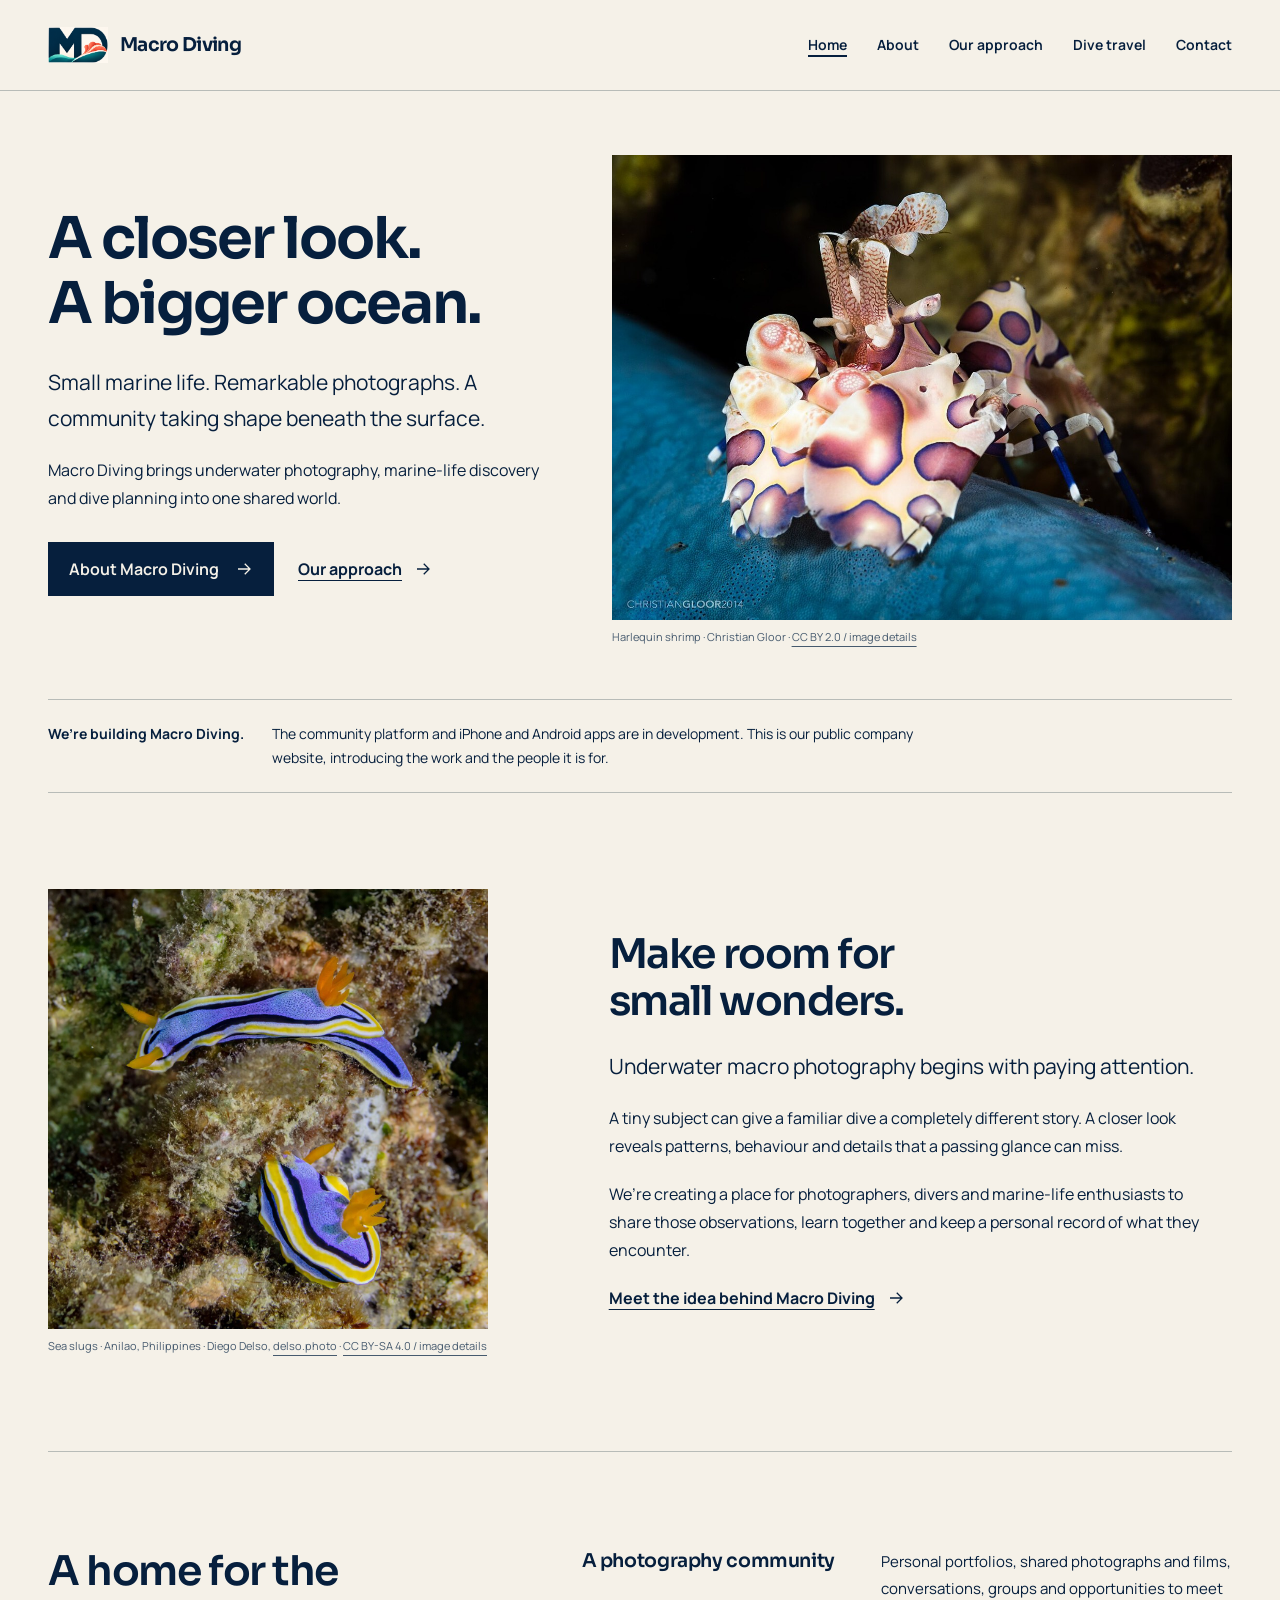
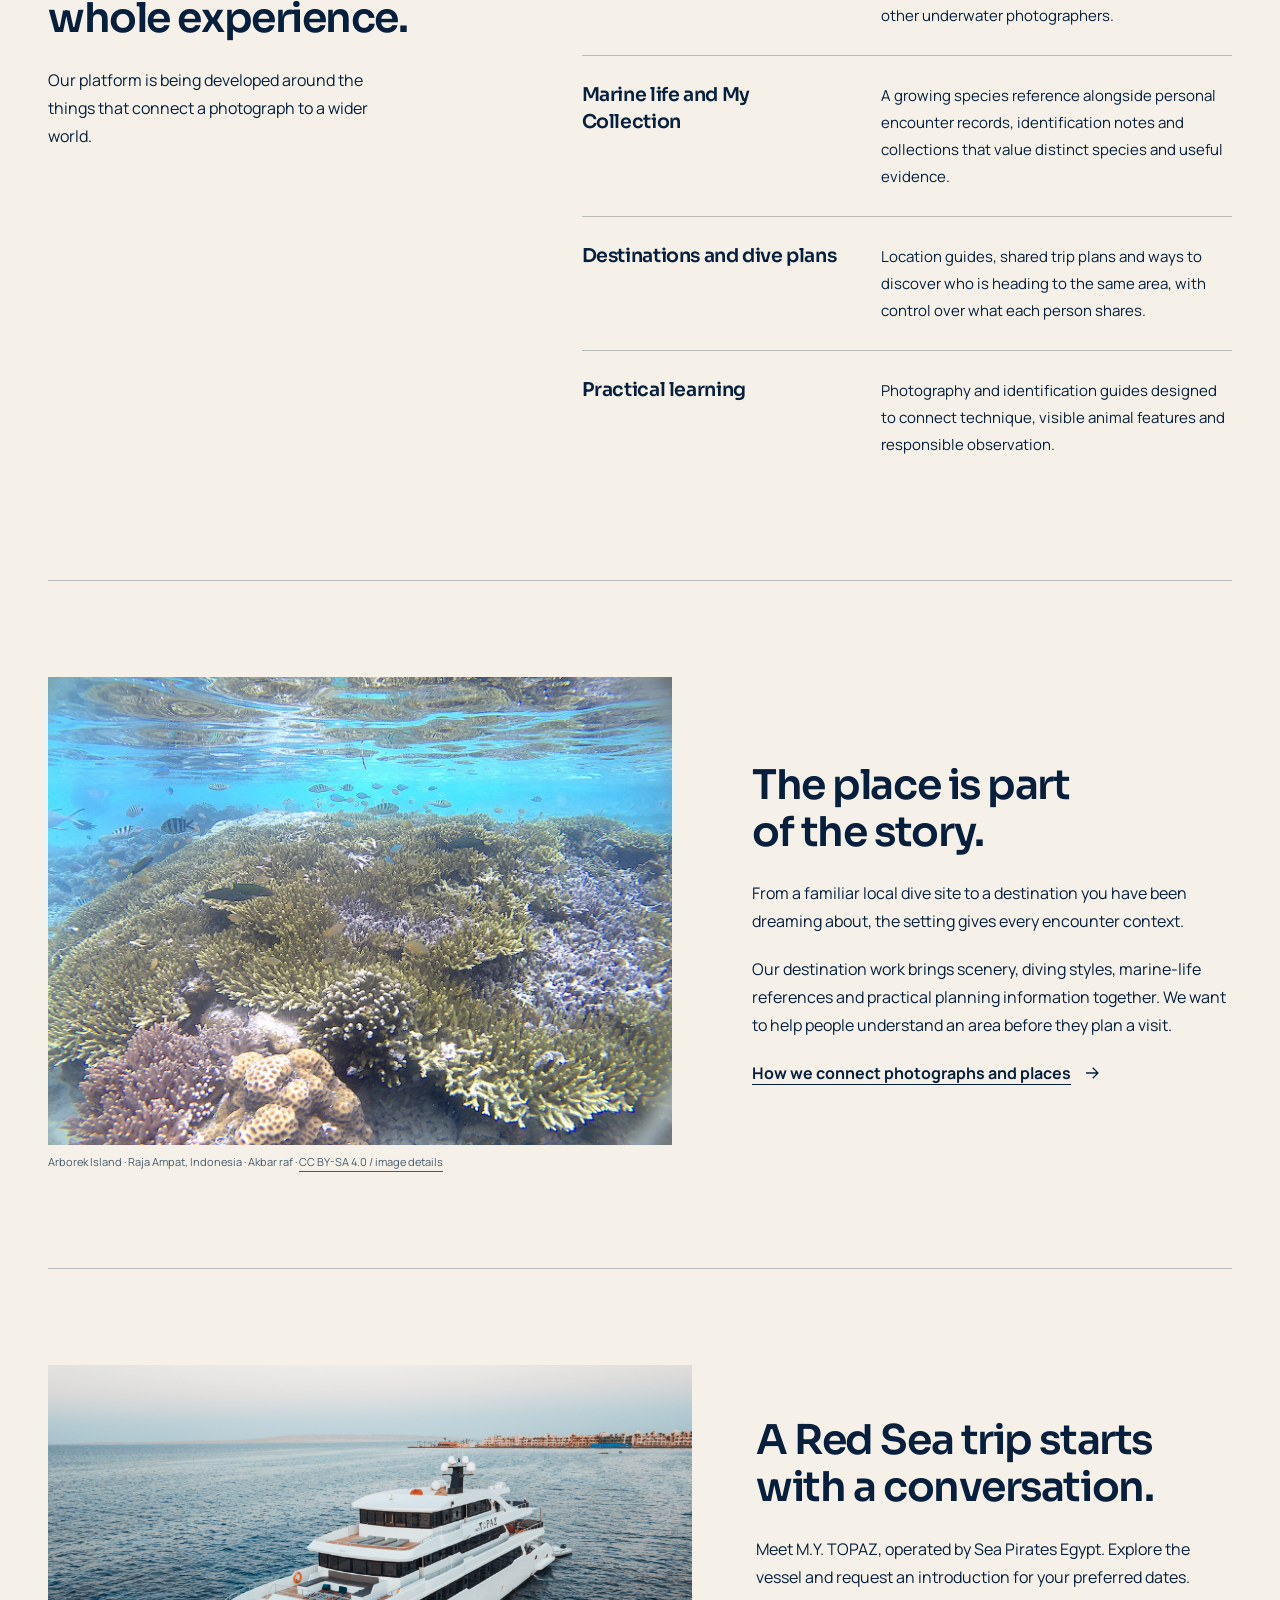
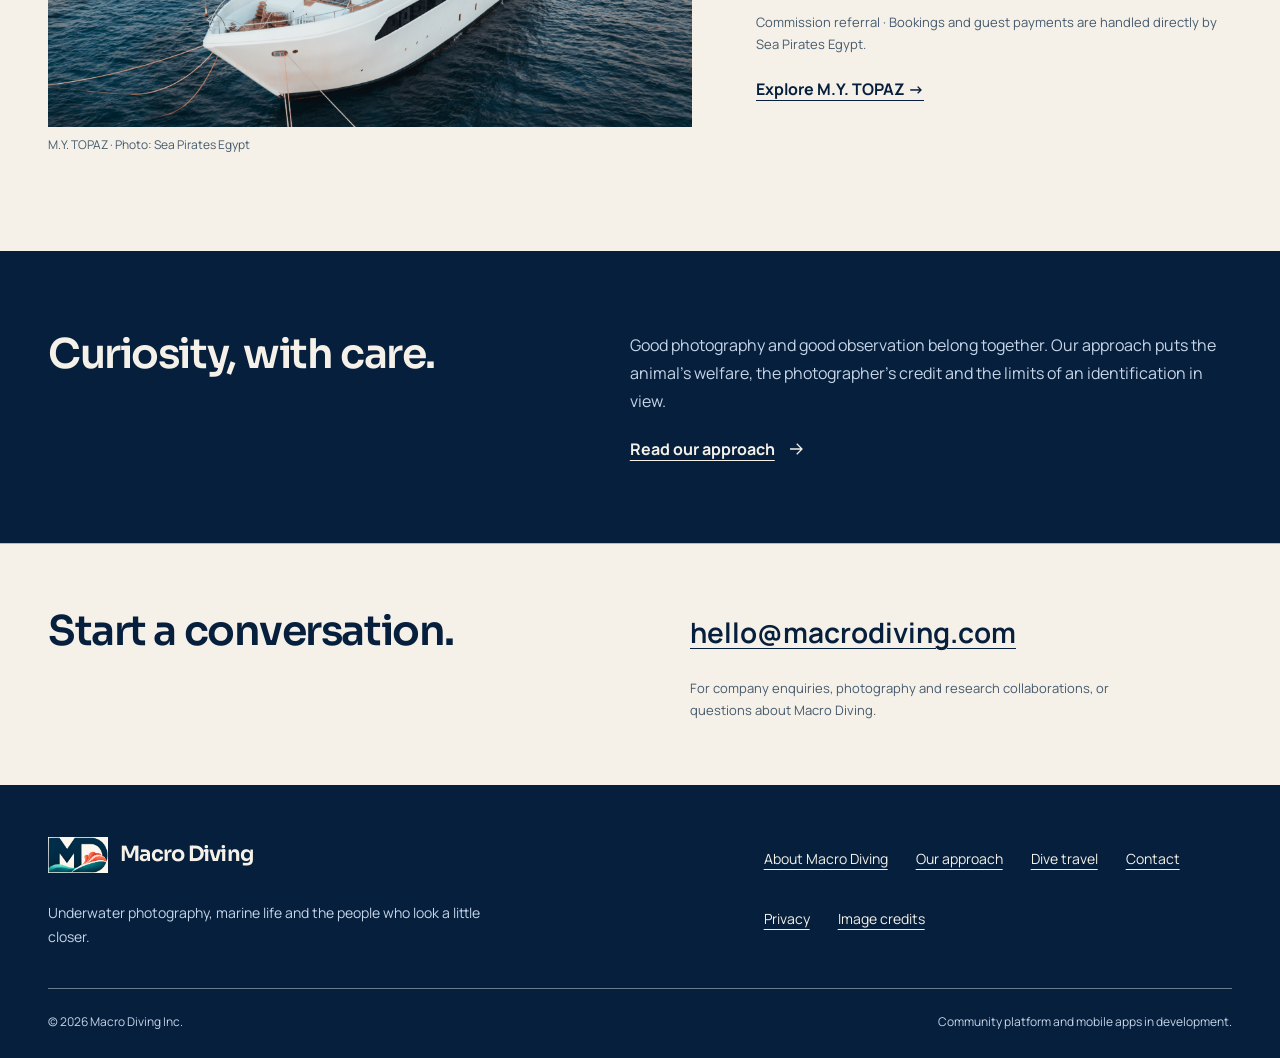
==== commit 1ab93216: "Add licensed TOPAZ manual introduction on primary website" ====
--- a/index.html
+++ b/index.html
@@ -1 +1 @@
-<!doctype html><html lang="en"><head><meta charset="utf-8"><meta name="viewport" content="width=device-width,initial-scale=1"><title>Macro Diving — A closer look. A bigger ocean.</title><meta name="description" content="Macro Diving Inc. is developing an underwater photography and marine-life community. Learn about our purpose, approach and platform."><meta name="theme-color" content="#061f3d"><meta name="referrer" content="strict-origin-when-cross-origin"><meta http-equiv="Content-Security-Policy" content="default-src 'none'; style-src 'self'; img-src 'self'; font-src 'self'; base-uri 'none'; form-action 'none'"><link rel="canonical" href="https://macrodiving.com/"><link rel="icon" type="image/png" href="assets/macro-diving-oc392.png"><link rel="preload" href="assets/heading.woff2" as="font" type="font/woff2" crossorigin><link rel="preload" href="assets/body.woff2" as="font" type="font/woff2" crossorigin><link rel="stylesheet" href="styles.css?v=oc392-20261117"></head><body><a class="skip" href="#main">Skip to content</a><header class="site-header"><div class="wrap head-inner"><a class="brand" href="index.html" aria-label="Macro Diving home"><span class="emblem"><img src="assets/macro-diving-oc392.png" alt="" width="395" height="234"></span><span>Macro Diving</span></a><nav class="desktop-nav" aria-label="Main"><a href="index.html" aria-current="page">Home</a><a href="about.html">About</a><a href="approach.html">Our approach</a><a href="contact.html">Contact</a></nav><details class="mobile-menu"><summary>Menu<svg aria-hidden="true" viewBox="0 0 24 24"><path d="M4 7h16M4 12h16M4 17h16"/></svg></summary><nav aria-label="Mobile main"><a href="index.html" aria-current="page">Home</a><a href="about.html">About</a><a href="approach.html">Our approach</a><a href="contact.html">Contact</a></nav></details></div></header><main id="main" tabindex="-1"><div class="wrap"><section class="hero" aria-labelledby="hero-title"><div class="hero-copy"><h1 id="hero-title"><span>A closer look.</span><span>A bigger ocean.</span></h1><p class="lede">Small marine life. Remarkable photographs. A community taking shape beneath the surface.</p><p>Macro Diving brings underwater photography, marine-life discovery and dive planning into one shared world.</p><div class="actions"><a class="button" href="about.html">About Macro Diving<svg aria-hidden="true" viewBox="0 0 24 24"><path d="M4 12h15M13 5l7 7-7 7"/></svg></a><a class="text-link" href="approach.html">Our approach<svg aria-hidden="true" viewBox="0 0 24 24"><path d="M4 12h15M13 5l7 7-7 7"/></svg></a></div></div><figure><img src="assets/harlequin-shrimp.jpg" alt="A harlequin shrimp with purple and pink markings, photographed close up." width="1200" height="900" loading="eager" fetchpriority="high"><figcaption class="image-credit">Harlequin shrimp · Christian Gloor · <a href="image-credits.html#harlequin">CC BY 2.0 / image details</a></figcaption></figure></section><aside class="status-note" aria-label="Development status"><strong>We’re building Macro Diving.</strong><p>The community platform and iPhone and Android apps are in development. This is our public company website, introducing the work and the people it is for.</p></aside><section class="section intro-split" aria-labelledby="small-wonders"><figure><img src="assets/anna-chromodoris.jpg" alt="Two blue and yellow sea slugs on a natural reef surface in Anilao, Philippines." width="1200" height="1200" loading="lazy"><figcaption class="image-credit">Sea slugs · Anilao, Philippines · Diego Delso, <a href="https://delso.photo/">delso.photo</a> · <a href="image-credits.html#sea-slugs">CC BY-SA 4.0 / image details</a></figcaption></figure><div class="intro-copy"><h2 id="small-wonders">Make room for<br>small wonders.</h2><p class="lede">Underwater macro photography begins with paying attention.</p><p>A tiny subject can give a familiar dive a completely different story. A closer look reveals patterns, behaviour and details that a passing glance can miss.</p><p>We’re creating a place for photographers, divers and marine-life enthusiasts to share those observations, learn together and keep a personal record of what they encounter.</p><a class="text-link" href="about.html">Meet the idea behind Macro Diving<svg aria-hidden="true" viewBox="0 0 24 24"><path d="M4 12h15M13 5l7 7-7 7"/></svg></a></div></section><section class="section platform" id="platform" aria-labelledby="platform-title"><div class="platform-intro"><h2 id="platform-title">A home for the whole experience.</h2><p>Our platform is being developed around the things that connect a photograph to a wider world.</p></div><dl class="platform-list"><div><dt>A photography community</dt><dd>Personal portfolios, shared photographs and films, conversations, groups and opportunities to meet other underwater photographers.</dd></div><div><dt>Marine life and My Collection</dt><dd>A growing species reference alongside personal encounter records, identification notes and collections that value distinct species and useful evidence.</dd></div><div><dt>Destinations and dive plans</dt><dd>Location guides, shared trip plans and ways to discover who is heading to the same area, with control over what each person shares.</dd></div><div><dt>Practical learning</dt><dd>Photography and identification guides designed to connect technique, visible animal features and responsible observation.</dd></div></dl></section><section class="section place-section" aria-labelledby="places-title"><figure><img src="assets/raja-ampat.jpg" alt="Coral and fish under clear surface water at the Arborek Island pier in Raja Ampat." width="1280" height="960" loading="lazy"><figcaption class="image-credit">Arborek Island · Raja Ampat, Indonesia · Akbar raf · <a href="image-credits.html#arborek">CC BY-SA 4.0 / image details</a></figcaption></figure><div class="place-copy"><h2 id="places-title">The place is part<br>of the story.</h2><p>From a familiar local dive site to a destination you have been dreaming about, the setting gives every encounter context.</p><p>Our destination work brings scenery, diving styles, marine-life references and practical planning information together. We want to help people understand an area before they plan a visit.</p><a class="text-link" href="approach.html#places">How we connect photographs and places<svg aria-hidden="true" viewBox="0 0 24 24"><path d="M4 12h15M13 5l7 7-7 7"/></svg></a></div></section></div><section class="principles" aria-labelledby="principle-title"><div class="wrap"><h2 id="principle-title">Curiosity, with care.</h2><div><p>Good photography and good observation belong together. Our approach puts the animal’s welfare, the photographer’s credit and the limits of an identification in view.</p><a class="text-link" href="approach.html">Read our approach<svg aria-hidden="true" viewBox="0 0 24 24"><path d="M4 12h15M13 5l7 7-7 7"/></svg></a></div></div></section></main><section class="contact-panel" id="contact" aria-labelledby="contact-title"><div class="wrap contact-inner"><h2 id="contact-title">Start a conversation.</h2><div><p><a class="email-link" href="mailto:hello@macrodiving.com">hello@macrodiving.com</a></p><p class="small">For company enquiries, photography and research collaborations, or questions about Macro Diving.</p></div></div></section><footer class="site-footer"><div class="wrap"><div class="footer-top"><div><a class="brand" href="index.html" aria-label="Macro Diving home"><span class="emblem"><img src="assets/macro-diving-oc392.png" alt="" width="395" height="234"></span><span>Macro Diving</span></a><p>Underwater photography, marine life and the people who look a little closer.</p></div><nav class="footer-links" aria-label="Footer"><a href="about.html">About Macro Diving</a><a href="approach.html">Our approach</a><a href="contact.html">Contact</a><a href="privacy.html">Privacy</a><a href="image-credits.html">Image credits</a></nav></div><div class="footer-base"><span>© 2026 Macro Diving Inc.</span><span>Community platform and mobile apps in development.</span></div></div></footer></body></html>+<!doctype html><html lang="en"><head><meta charset="utf-8"><meta name="viewport" content="width=device-width,initial-scale=1"><title>Macro Diving — A closer look. A bigger ocean.</title><meta name="description" content="Macro Diving Inc. is developing an underwater photography and marine-life community. Learn about our purpose, approach and platform."><meta name="theme-color" content="#061f3d"><meta name="referrer" content="strict-origin-when-cross-origin"><meta http-equiv="Content-Security-Policy" content="default-src 'none'; style-src 'self'; img-src 'self'; font-src 'self'; base-uri 'none'; form-action 'none'"><link rel="canonical" href="https://macrodiving.com/"><link rel="icon" type="image/png" href="assets/macro-diving-oc392.png"><link rel="preload" href="assets/heading.woff2" as="font" type="font/woff2" crossorigin><link rel="preload" href="assets/body.woff2" as="font" type="font/woff2" crossorigin><link rel="stylesheet" href="styles.css?v=topaz-20261118"></head><body><a class="skip" href="#main">Skip to content</a><header class="site-header"><div class="wrap head-inner"><a class="brand" href="index.html" aria-label="Macro Diving home"><span class="emblem"><img src="assets/macro-diving-oc392.png" alt="" width="395" height="234"></span><span>Macro Diving</span></a><nav class="desktop-nav" aria-label="Main"><a href="index.html" aria-current="page">Home</a><a href="about.html">About</a><a href="approach.html">Our approach</a><a href="dive-travel.html">Dive travel</a><a href="contact.html">Contact</a></nav><details class="mobile-menu"><summary>Menu<svg aria-hidden="true" viewBox="0 0 24 24"><path d="M4 7h16M4 12h16M4 17h16"/></svg></summary><nav aria-label="Mobile main"><a href="index.html" aria-current="page">Home</a><a href="about.html">About</a><a href="approach.html">Our approach</a><a href="dive-travel.html">Dive travel</a><a href="contact.html">Contact</a></nav></details></div></header><main id="main" tabindex="-1"><div class="wrap"><section class="hero" aria-labelledby="hero-title"><div class="hero-copy"><h1 id="hero-title"><span>A closer look.</span><span>A bigger ocean.</span></h1><p class="lede">Small marine life. Remarkable photographs. A community taking shape beneath the surface.</p><p>Macro Diving brings underwater photography, marine-life discovery and dive planning into one shared world.</p><div class="actions"><a class="button" href="about.html">About Macro Diving<svg aria-hidden="true" viewBox="0 0 24 24"><path d="M4 12h15M13 5l7 7-7 7"/></svg></a><a class="text-link" href="approach.html">Our approach<svg aria-hidden="true" viewBox="0 0 24 24"><path d="M4 12h15M13 5l7 7-7 7"/></svg></a></div></div><figure><img src="assets/harlequin-shrimp.jpg" alt="A harlequin shrimp with purple and pink markings, photographed close up." width="1200" height="900" loading="eager" fetchpriority="high"><figcaption class="image-credit">Harlequin shrimp · Christian Gloor · <a href="image-credits.html#harlequin">CC BY 2.0 / image details</a></figcaption></figure></section><aside class="status-note" aria-label="Development status"><strong>We’re building Macro Diving.</strong><p>The community platform and iPhone and Android apps are in development. This is our public company website, introducing the work and the people it is for.</p></aside><section class="section intro-split" aria-labelledby="small-wonders"><figure><img src="assets/anna-chromodoris.jpg" alt="Two blue and yellow sea slugs on a natural reef surface in Anilao, Philippines." width="1200" height="1200" loading="lazy"><figcaption class="image-credit">Sea slugs · Anilao, Philippines · Diego Delso, <a href="https://delso.photo/">delso.photo</a> · <a href="image-credits.html#sea-slugs">CC BY-SA 4.0 / image details</a></figcaption></figure><div class="intro-copy"><h2 id="small-wonders">Make room for<br>small wonders.</h2><p class="lede">Underwater macro photography begins with paying attention.</p><p>A tiny subject can give a familiar dive a completely different story. A closer look reveals patterns, behaviour and details that a passing glance can miss.</p><p>We’re creating a place for photographers, divers and marine-life enthusiasts to share those observations, learn together and keep a personal record of what they encounter.</p><a class="text-link" href="about.html">Meet the idea behind Macro Diving<svg aria-hidden="true" viewBox="0 0 24 24"><path d="M4 12h15M13 5l7 7-7 7"/></svg></a></div></section><section class="section platform" id="platform" aria-labelledby="platform-title"><div class="platform-intro"><h2 id="platform-title">A home for the whole experience.</h2><p>Our platform is being developed around the things that connect a photograph to a wider world.</p></div><dl class="platform-list"><div><dt>A photography community</dt><dd>Personal portfolios, shared photographs and films, conversations, groups and opportunities to meet other underwater photographers.</dd></div><div><dt>Marine life and My Collection</dt><dd>A growing species reference alongside personal encounter records, identification notes and collections that value distinct species and useful evidence.</dd></div><div><dt>Destinations and dive plans</dt><dd>Location guides, shared trip plans and ways to discover who is heading to the same area, with control over what each person shares.</dd></div><div><dt>Practical learning</dt><dd>Photography and identification guides designed to connect technique, visible animal features and responsible observation.</dd></div></dl></section><section class="section place-section" aria-labelledby="places-title"><figure><img src="assets/raja-ampat.jpg" alt="Coral and fish under clear surface water at the Arborek Island pier in Raja Ampat." width="1280" height="960" loading="lazy"><figcaption class="image-credit">Arborek Island · Raja Ampat, Indonesia · Akbar raf · <a href="image-credits.html#arborek">CC BY-SA 4.0 / image details</a></figcaption></figure><div class="place-copy"><h2 id="places-title">The place is part<br>of the story.</h2><p>From a familiar local dive site to a destination you have been dreaming about, the setting gives every encounter context.</p><p>Our destination work brings scenery, diving styles, marine-life references and practical planning information together. We want to help people understand an area before they plan a visit.</p><a class="text-link" href="approach.html#places">How we connect photographs and places<svg aria-hidden="true" viewBox="0 0 24 24"><path d="M4 12h15M13 5l7 7-7 7"/></svg></a></div></section><section class="section topaz-teaser" aria-labelledby="topaz-teaser-title"><figure><img src="assets/topaz/topaz-bow.jpg" alt="M.Y. TOPAZ viewed from the bow at anchor, with the vessel name visible." width="3939" height="2212" loading="lazy"><figcaption class="image-credit">M.Y. TOPAZ · Photo: Sea Pirates Egypt</figcaption></figure><div><h2 id="topaz-teaser-title">A Red Sea trip starts with a conversation.</h2><p>Meet M.Y. TOPAZ, operated by Sea Pirates Egypt. Explore the vessel and request an introduction for your preferred dates.</p><p class="small">Commission referral · Bookings and guest payments are handled directly by Sea Pirates Egypt.</p><a class="text-link" href="dive-travel.html#my-topaz">Explore M.Y. TOPAZ →</a></div></section></div><section class="principles" aria-labelledby="principle-title"><div class="wrap"><h2 id="principle-title">Curiosity, with care.</h2><div><p>Good photography and good observation belong together. Our approach puts the animal’s welfare, the photographer’s credit and the limits of an identification in view.</p><a class="text-link" href="approach.html">Read our approach<svg aria-hidden="true" viewBox="0 0 24 24"><path d="M4 12h15M13 5l7 7-7 7"/></svg></a></div></div></section></main><section class="contact-panel" id="contact" aria-labelledby="contact-title"><div class="wrap contact-inner"><h2 id="contact-title">Start a conversation.</h2><div><p><a class="email-link" href="mailto:hello@macrodiving.com">hello@macrodiving.com</a></p><p class="small">For company enquiries, photography and research collaborations, or questions about Macro Diving.</p></div></div></section><footer class="site-footer"><div class="wrap"><div class="footer-top"><div><a class="brand" href="index.html" aria-label="Macro Diving home"><span class="emblem"><img src="assets/macro-diving-oc392.png" alt="" width="395" height="234"></span><span>Macro Diving</span></a><p>Underwater photography, marine life and the people who look a little closer.</p></div><nav class="footer-links" aria-label="Footer"><a href="about.html">About Macro Diving</a><a href="approach.html">Our approach</a><a href="dive-travel.html">Dive travel</a><a href="contact.html">Contact</a><a href="privacy.html">Privacy</a><a href="image-credits.html">Image credits</a></nav></div><div class="footer-base"><span>© 2026 Macro Diving Inc.</span><span>Community platform and mobile apps in development.</span></div></div></footer></body></html>
--- a/styles.css
+++ b/styles.css
@@ -8,3 +8,19 @@
 @media(prefers-reduced-motion:reduce){:root{scroll-behavior:auto}}
 
 .site-footer .emblem{background:var(--paper);border-radius:3px}
+
+/* TOPAZ: one licensed manual-introduction placement on the primary site. */
+.topaz-hero,.topaz-teaser{display:grid;grid-template-columns:minmax(0,.85fr) minmax(0,1.15fr);gap:64px;align-items:center}
+.topaz-hero{padding-block:64px}.topaz-hero h1{max-width:12ch}.topaz-hero figure,.topaz-teaser figure,.topaz-gallery figure{margin:0;min-width:0}
+.topaz-hero figure img,.topaz-teaser figure img,.topaz-gallery img{width:100%;height:auto;object-fit:contain}
+.topaz-teaser{grid-template-columns:minmax(0,1.15fr) minmax(0,.85fr)}
+.topaz-disclosure{font-size:14px;line-height:1.7;border-top:1px solid var(--line);padding-top:20px;margin-block:24px}
+.topaz-how,.topaz-request{display:grid;grid-template-columns:minmax(0,1fr) minmax(0,1.2fr);gap:100px}
+.topaz-steps{margin:0;padding-left:24px}.topaz-steps li{padding:0 0 24px 8px}.topaz-steps li:last-child{padding-bottom:0}
+.topaz-steps h3{font-size:20px}.topaz-section-heading{display:flex;align-items:baseline;justify-content:space-between;gap:40px;margin-bottom:30px}
+.topaz-section-heading p{max-width:56ch}.topaz-gallery{display:grid;grid-template-columns:repeat(3,minmax(0,1fr));gap:24px}
+.topaz-hero .image-credit,.topaz-teaser .image-credit,.topaz-gallery .image-credit{font-size:12px}
+.topaz-request>div{min-width:0}.topaz-request .button{max-width:100%;text-align:center}.topaz-email-fallback{margin-top:24px;font-size:14px;overflow-wrap:anywhere}
+.topaz-consent{margin:16px 0 20px;padding:18px;background:var(--soft);font-size:14px;overflow-wrap:anywhere}
+@media(max-width:1040px){.topaz-hero,.topaz-teaser{gap:36px}.topaz-how,.topaz-request{gap:48px}}
+@media(max-width:760px){.topaz-hero,.topaz-teaser,.topaz-how,.topaz-request{grid-template-columns:1fr;gap:30px}.topaz-hero{padding-block:40px}.topaz-hero figure{grid-row:1}.topaz-hero h1{font-size:clamp(34px,8.5vw,50px)}.topaz-gallery{grid-template-columns:1fr;gap:28px}.topaz-section-heading{display:block;margin-bottom:24px}.topaz-section-heading h2{margin-bottom:16px}}
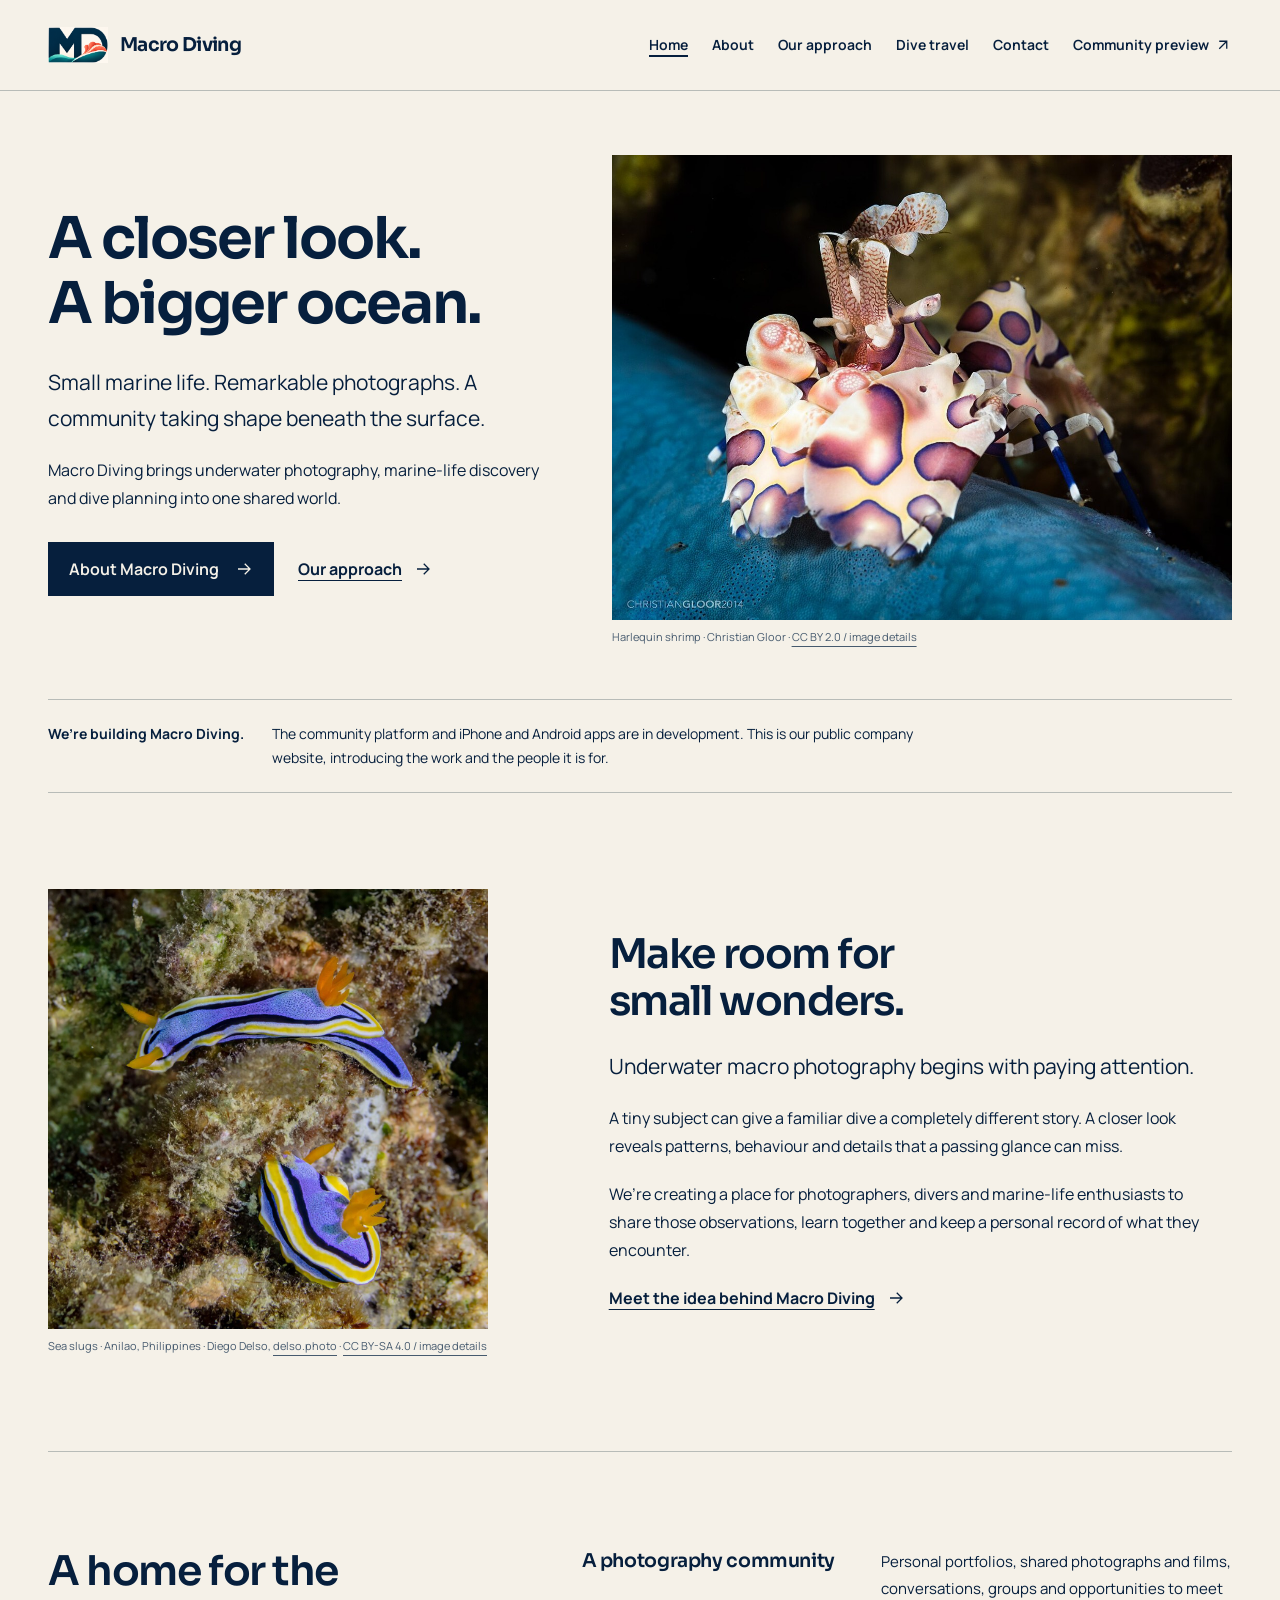
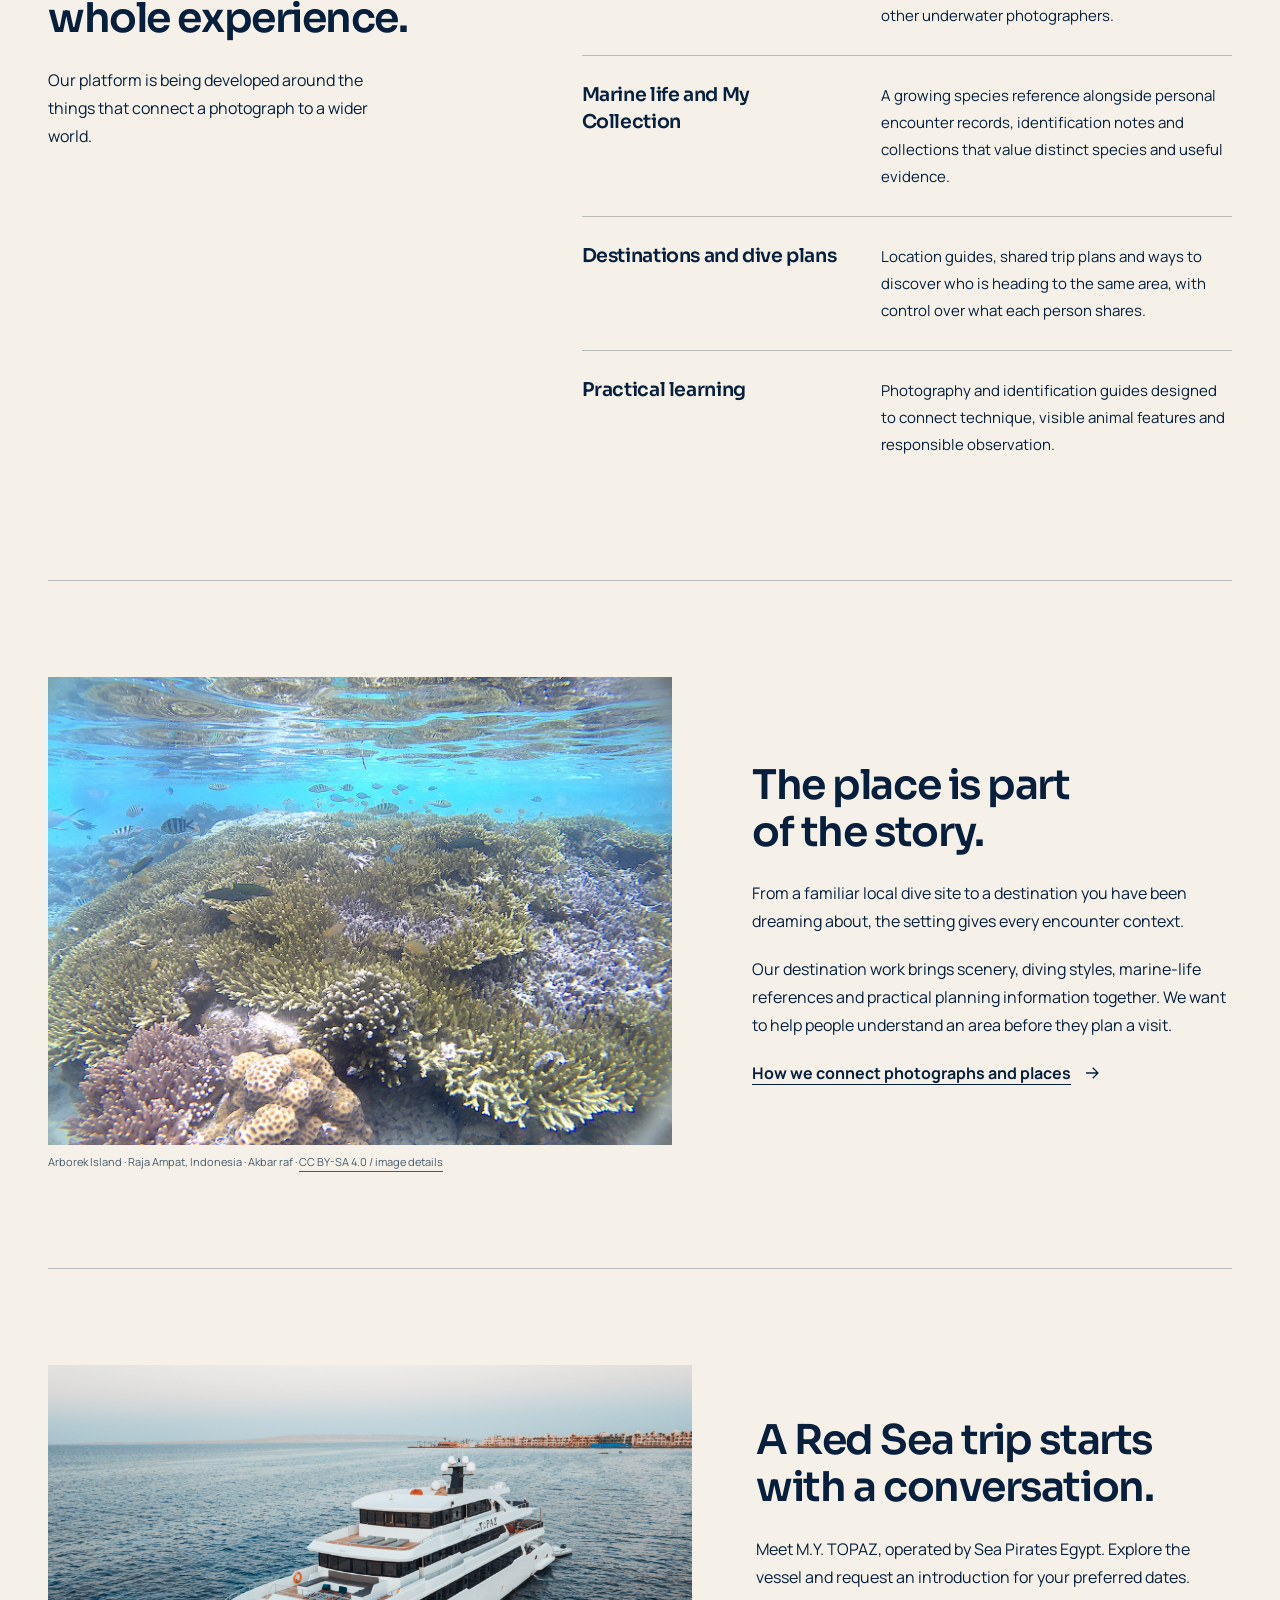
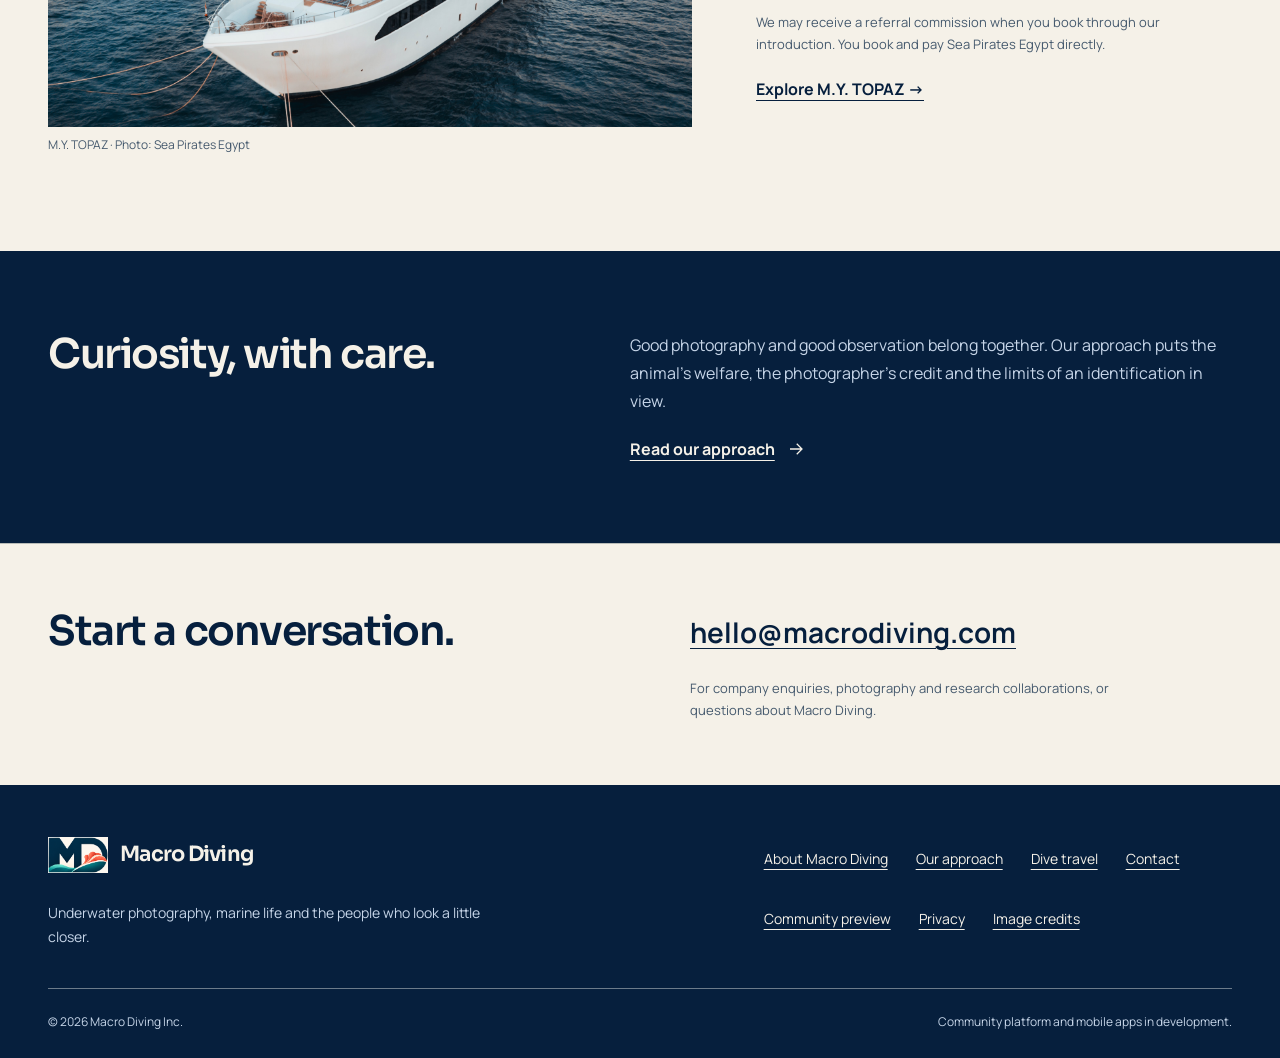
==== commit b7da7a72: "Add the M.Y. TOPAZ photo portfolio and community navigation" ====
--- a/index.html
+++ b/index.html
@@ -1 +1 @@
-<!doctype html><html lang="en"><head><meta charset="utf-8"><meta name="viewport" content="width=device-width,initial-scale=1"><title>Macro Diving — A closer look. A bigger ocean.</title><meta name="description" content="Macro Diving Inc. is developing an underwater photography and marine-life community. Learn about our purpose, approach and platform."><meta name="theme-color" content="#061f3d"><meta name="referrer" content="strict-origin-when-cross-origin"><meta http-equiv="Content-Security-Policy" content="default-src 'none'; style-src 'self'; img-src 'self'; font-src 'self'; base-uri 'none'; form-action 'none'"><link rel="canonical" href="https://macrodiving.com/"><link rel="icon" type="image/png" href="assets/macro-diving-oc392.png"><link rel="preload" href="assets/heading.woff2" as="font" type="font/woff2" crossorigin><link rel="preload" href="assets/body.woff2" as="font" type="font/woff2" crossorigin><link rel="stylesheet" href="styles.css?v=topaz-20261118"></head><body><a class="skip" href="#main">Skip to content</a><header class="site-header"><div class="wrap head-inner"><a class="brand" href="index.html" aria-label="Macro Diving home"><span class="emblem"><img src="assets/macro-diving-oc392.png" alt="" width="395" height="234"></span><span>Macro Diving</span></a><nav class="desktop-nav" aria-label="Main"><a href="index.html" aria-current="page">Home</a><a href="about.html">About</a><a href="approach.html">Our approach</a><a href="dive-travel.html">Dive travel</a><a href="contact.html">Contact</a></nav><details class="mobile-menu"><summary>Menu<svg aria-hidden="true" viewBox="0 0 24 24"><path d="M4 7h16M4 12h16M4 17h16"/></svg></summary><nav aria-label="Mobile main"><a href="index.html" aria-current="page">Home</a><a href="about.html">About</a><a href="approach.html">Our approach</a><a href="dive-travel.html">Dive travel</a><a href="contact.html">Contact</a></nav></details></div></header><main id="main" tabindex="-1"><div class="wrap"><section class="hero" aria-labelledby="hero-title"><div class="hero-copy"><h1 id="hero-title"><span>A closer look.</span><span>A bigger ocean.</span></h1><p class="lede">Small marine life. Remarkable photographs. A community taking shape beneath the surface.</p><p>Macro Diving brings underwater photography, marine-life discovery and dive planning into one shared world.</p><div class="actions"><a class="button" href="about.html">About Macro Diving<svg aria-hidden="true" viewBox="0 0 24 24"><path d="M4 12h15M13 5l7 7-7 7"/></svg></a><a class="text-link" href="approach.html">Our approach<svg aria-hidden="true" viewBox="0 0 24 24"><path d="M4 12h15M13 5l7 7-7 7"/></svg></a></div></div><figure><img src="assets/harlequin-shrimp.jpg" alt="A harlequin shrimp with purple and pink markings, photographed close up." width="1200" height="900" loading="eager" fetchpriority="high"><figcaption class="image-credit">Harlequin shrimp · Christian Gloor · <a href="image-credits.html#harlequin">CC BY 2.0 / image details</a></figcaption></figure></section><aside class="status-note" aria-label="Development status"><strong>We’re building Macro Diving.</strong><p>The community platform and iPhone and Android apps are in development. This is our public company website, introducing the work and the people it is for.</p></aside><section class="section intro-split" aria-labelledby="small-wonders"><figure><img src="assets/anna-chromodoris.jpg" alt="Two blue and yellow sea slugs on a natural reef surface in Anilao, Philippines." width="1200" height="1200" loading="lazy"><figcaption class="image-credit">Sea slugs · Anilao, Philippines · Diego Delso, <a href="https://delso.photo/">delso.photo</a> · <a href="image-credits.html#sea-slugs">CC BY-SA 4.0 / image details</a></figcaption></figure><div class="intro-copy"><h2 id="small-wonders">Make room for<br>small wonders.</h2><p class="lede">Underwater macro photography begins with paying attention.</p><p>A tiny subject can give a familiar dive a completely different story. A closer look reveals patterns, behaviour and details that a passing glance can miss.</p><p>We’re creating a place for photographers, divers and marine-life enthusiasts to share those observations, learn together and keep a personal record of what they encounter.</p><a class="text-link" href="about.html">Meet the idea behind Macro Diving<svg aria-hidden="true" viewBox="0 0 24 24"><path d="M4 12h15M13 5l7 7-7 7"/></svg></a></div></section><section class="section platform" id="platform" aria-labelledby="platform-title"><div class="platform-intro"><h2 id="platform-title">A home for the whole experience.</h2><p>Our platform is being developed around the things that connect a photograph to a wider world.</p></div><dl class="platform-list"><div><dt>A photography community</dt><dd>Personal portfolios, shared photographs and films, conversations, groups and opportunities to meet other underwater photographers.</dd></div><div><dt>Marine life and My Collection</dt><dd>A growing species reference alongside personal encounter records, identification notes and collections that value distinct species and useful evidence.</dd></div><div><dt>Destinations and dive plans</dt><dd>Location guides, shared trip plans and ways to discover who is heading to the same area, with control over what each person shares.</dd></div><div><dt>Practical learning</dt><dd>Photography and identification guides designed to connect technique, visible animal features and responsible observation.</dd></div></dl></section><section class="section place-section" aria-labelledby="places-title"><figure><img src="assets/raja-ampat.jpg" alt="Coral and fish under clear surface water at the Arborek Island pier in Raja Ampat." width="1280" height="960" loading="lazy"><figcaption class="image-credit">Arborek Island · Raja Ampat, Indonesia · Akbar raf · <a href="image-credits.html#arborek">CC BY-SA 4.0 / image details</a></figcaption></figure><div class="place-copy"><h2 id="places-title">The place is part<br>of the story.</h2><p>From a familiar local dive site to a destination you have been dreaming about, the setting gives every encounter context.</p><p>Our destination work brings scenery, diving styles, marine-life references and practical planning information together. We want to help people understand an area before they plan a visit.</p><a class="text-link" href="approach.html#places">How we connect photographs and places<svg aria-hidden="true" viewBox="0 0 24 24"><path d="M4 12h15M13 5l7 7-7 7"/></svg></a></div></section><section class="section topaz-teaser" aria-labelledby="topaz-teaser-title"><figure><img src="assets/topaz/topaz-bow.jpg" alt="M.Y. TOPAZ viewed from the bow at anchor, with the vessel name visible." width="3939" height="2212" loading="lazy"><figcaption class="image-credit">M.Y. TOPAZ · Photo: Sea Pirates Egypt</figcaption></figure><div><h2 id="topaz-teaser-title">A Red Sea trip starts with a conversation.</h2><p>Meet M.Y. TOPAZ, operated by Sea Pirates Egypt. Explore the vessel and request an introduction for your preferred dates.</p><p class="small">Commission referral · Bookings and guest payments are handled directly by Sea Pirates Egypt.</p><a class="text-link" href="dive-travel.html#my-topaz">Explore M.Y. TOPAZ →</a></div></section></div><section class="principles" aria-labelledby="principle-title"><div class="wrap"><h2 id="principle-title">Curiosity, with care.</h2><div><p>Good photography and good observation belong together. Our approach puts the animal’s welfare, the photographer’s credit and the limits of an identification in view.</p><a class="text-link" href="approach.html">Read our approach<svg aria-hidden="true" viewBox="0 0 24 24"><path d="M4 12h15M13 5l7 7-7 7"/></svg></a></div></div></section></main><section class="contact-panel" id="contact" aria-labelledby="contact-title"><div class="wrap contact-inner"><h2 id="contact-title">Start a conversation.</h2><div><p><a class="email-link" href="mailto:hello@macrodiving.com">hello@macrodiving.com</a></p><p class="small">For company enquiries, photography and research collaborations, or questions about Macro Diving.</p></div></div></section><footer class="site-footer"><div class="wrap"><div class="footer-top"><div><a class="brand" href="index.html" aria-label="Macro Diving home"><span class="emblem"><img src="assets/macro-diving-oc392.png" alt="" width="395" height="234"></span><span>Macro Diving</span></a><p>Underwater photography, marine life and the people who look a little closer.</p></div><nav class="footer-links" aria-label="Footer"><a href="about.html">About Macro Diving</a><a href="approach.html">Our approach</a><a href="dive-travel.html">Dive travel</a><a href="contact.html">Contact</a><a href="privacy.html">Privacy</a><a href="image-credits.html">Image credits</a></nav></div><div class="footer-base"><span>© 2026 Macro Diving Inc.</span><span>Community platform and mobile apps in development.</span></div></div></footer></body></html>+<!doctype html><html lang="en"><head><meta charset="utf-8"><meta name="viewport" content="width=device-width,initial-scale=1"><title>Macro Diving — A closer look. A bigger ocean.</title><meta name="description" content="Macro Diving Inc. is developing an underwater photography and marine-life community. Learn about our purpose, approach and platform."><meta name="theme-color" content="#061f3d"><meta name="referrer" content="strict-origin-when-cross-origin"><meta http-equiv="Content-Security-Policy" content="default-src 'none'; script-src 'self'; style-src 'self'; img-src 'self'; font-src 'self'; base-uri 'none'; form-action 'none'"><link rel="canonical" href="https://macrodiving.com/"><link rel="icon" type="image/png" href="assets/macro-diving-oc392.png"><link rel="preload" href="assets/heading.woff2" as="font" type="font/woff2" crossorigin><link rel="preload" href="assets/body.woff2" as="font" type="font/woff2" crossorigin><link rel="stylesheet" href="styles.css?v=topaz-portfolio-20261120"></head><body><a class="skip" href="#main">Skip to content</a><header class="site-header"><div class="wrap head-inner"><a class="brand" href="index.html" aria-label="Macro Diving home"><span class="emblem"><img src="assets/macro-diving-oc392.png" alt="" width="395" height="234"></span><span>Macro Diving</span></a><nav class="desktop-nav" aria-label="Main"><a href="index.html" aria-current="page">Home</a><a href="about.html">About</a><a href="approach.html">Our approach</a><a href="dive-travel.html">Dive travel</a><a href="contact.html">Contact</a><a class="community-preview" href="https://macro-diving-community-preview-k7m4.tweedyfolio.chatgpt.site/">Community preview <svg aria-hidden="true" viewBox="0 0 24 24"><path d="M7 17 17 7M7 7h10v10"/></svg></a></nav><details class="mobile-menu"><summary>Menu<svg aria-hidden="true" viewBox="0 0 24 24"><path d="M4 7h16M4 12h16M4 17h16"/></svg></summary><nav aria-label="Mobile main"><a href="index.html" aria-current="page">Home</a><a href="about.html">About</a><a href="approach.html">Our approach</a><a href="dive-travel.html">Dive travel</a><a href="contact.html">Contact</a><a class="community-preview" href="https://macro-diving-community-preview-k7m4.tweedyfolio.chatgpt.site/">Community preview <svg aria-hidden="true" viewBox="0 0 24 24"><path d="M7 17 17 7M7 7h10v10"/></svg></a></nav></details></div></header><main id="main" tabindex="-1"><div class="wrap"><section class="hero" aria-labelledby="hero-title"><div class="hero-copy"><h1 id="hero-title"><span>A closer look.</span><span>A bigger ocean.</span></h1><p class="lede">Small marine life. Remarkable photographs. A community taking shape beneath the surface.</p><p>Macro Diving brings underwater photography, marine-life discovery and dive planning into one shared world.</p><div class="actions"><a class="button" href="about.html">About Macro Diving<svg aria-hidden="true" viewBox="0 0 24 24"><path d="M4 12h15M13 5l7 7-7 7"/></svg></a><a class="text-link" href="approach.html">Our approach<svg aria-hidden="true" viewBox="0 0 24 24"><path d="M4 12h15M13 5l7 7-7 7"/></svg></a></div></div><figure><img src="assets/harlequin-shrimp.jpg" alt="A harlequin shrimp with purple and pink markings, photographed close up." width="1200" height="900" loading="eager" fetchpriority="high"><figcaption class="image-credit">Harlequin shrimp · Christian Gloor · <a href="image-credits.html#harlequin">CC BY 2.0 / image details</a></figcaption></figure></section><aside class="status-note" aria-label="Development status"><strong>We’re building Macro Diving.</strong><p>The community platform and iPhone and Android apps are in development. This is our public company website, introducing the work and the people it is for.</p></aside><section class="section intro-split" aria-labelledby="small-wonders"><figure><img src="assets/anna-chromodoris.jpg" alt="Two blue and yellow sea slugs on a natural reef surface in Anilao, Philippines." width="1200" height="1200" loading="lazy"><figcaption class="image-credit">Sea slugs · Anilao, Philippines · Diego Delso, <a href="https://delso.photo/">delso.photo</a> · <a href="image-credits.html#sea-slugs">CC BY-SA 4.0 / image details</a></figcaption></figure><div class="intro-copy"><h2 id="small-wonders">Make room for<br>small wonders.</h2><p class="lede">Underwater macro photography begins with paying attention.</p><p>A tiny subject can give a familiar dive a completely different story. A closer look reveals patterns, behaviour and details that a passing glance can miss.</p><p>We’re creating a place for photographers, divers and marine-life enthusiasts to share those observations, learn together and keep a personal record of what they encounter.</p><a class="text-link" href="about.html">Meet the idea behind Macro Diving<svg aria-hidden="true" viewBox="0 0 24 24"><path d="M4 12h15M13 5l7 7-7 7"/></svg></a></div></section><section class="section platform" id="platform" aria-labelledby="platform-title"><div class="platform-intro"><h2 id="platform-title">A home for the whole experience.</h2><p>Our platform is being developed around the things that connect a photograph to a wider world.</p></div><dl class="platform-list"><div><dt>A photography community</dt><dd>Personal portfolios, shared photographs and films, conversations, groups and opportunities to meet other underwater photographers.</dd></div><div><dt>Marine life and My Collection</dt><dd>A growing species reference alongside personal encounter records, identification notes and collections that value distinct species and useful evidence.</dd></div><div><dt>Destinations and dive plans</dt><dd>Location guides, shared trip plans and ways to discover who is heading to the same area, with control over what each person shares.</dd></div><div><dt>Practical learning</dt><dd>Photography and identification guides designed to connect technique, visible animal features and responsible observation.</dd></div></dl></section><section class="section place-section" aria-labelledby="places-title"><figure><img src="assets/raja-ampat.jpg" alt="Coral and fish under clear surface water at the Arborek Island pier in Raja Ampat." width="1280" height="960" loading="lazy"><figcaption class="image-credit">Arborek Island · Raja Ampat, Indonesia · Akbar raf · <a href="image-credits.html#arborek">CC BY-SA 4.0 / image details</a></figcaption></figure><div class="place-copy"><h2 id="places-title">The place is part<br>of the story.</h2><p>From a familiar local dive site to a destination you have been dreaming about, the setting gives every encounter context.</p><p>Our destination work brings scenery, diving styles, marine-life references and practical planning information together. We want to help people understand an area before they plan a visit.</p><a class="text-link" href="approach.html#places">How we connect photographs and places<svg aria-hidden="true" viewBox="0 0 24 24"><path d="M4 12h15M13 5l7 7-7 7"/></svg></a></div></section><section class="section topaz-teaser" aria-labelledby="topaz-teaser-title"><figure><img src="assets/topaz/topaz-bow.jpg" alt="M.Y. TOPAZ viewed from the bow at anchor, with the vessel name visible." width="3939" height="2212" loading="lazy"><figcaption class="image-credit">M.Y. TOPAZ · Photo: Sea Pirates Egypt</figcaption></figure><div><h2 id="topaz-teaser-title">A Red Sea trip starts with a conversation.</h2><p>Meet M.Y. TOPAZ, operated by Sea Pirates Egypt. Explore the vessel and request an introduction for your preferred dates.</p><p class="small">We may receive a referral commission when you book through our introduction. You book and pay Sea Pirates Egypt directly.</p><a class="text-link" href="my-topaz.html">Explore M.Y. TOPAZ →</a></div></section></div><section class="principles" aria-labelledby="principle-title"><div class="wrap"><h2 id="principle-title">Curiosity, with care.</h2><div><p>Good photography and good observation belong together. Our approach puts the animal’s welfare, the photographer’s credit and the limits of an identification in view.</p><a class="text-link" href="approach.html">Read our approach<svg aria-hidden="true" viewBox="0 0 24 24"><path d="M4 12h15M13 5l7 7-7 7"/></svg></a></div></div></section></main><section class="contact-panel" id="contact" aria-labelledby="contact-title"><div class="wrap contact-inner"><h2 id="contact-title">Start a conversation.</h2><div><p><a class="email-link" href="mailto:hello@macrodiving.com">hello@macrodiving.com</a></p><p class="small">For company enquiries, photography and research collaborations, or questions about Macro Diving.</p></div></div></section><footer class="site-footer"><div class="wrap"><div class="footer-top"><div><a class="brand" href="index.html" aria-label="Macro Diving home"><span class="emblem"><img src="assets/macro-diving-oc392.png" alt="" width="395" height="234"></span><span>Macro Diving</span></a><p>Underwater photography, marine life and the people who look a little closer.</p></div><nav class="footer-links" aria-label="Footer"><a href="about.html">About Macro Diving</a><a href="approach.html">Our approach</a><a href="dive-travel.html">Dive travel</a><a href="contact.html">Contact</a><a href="https://macro-diving-community-preview-k7m4.tweedyfolio.chatgpt.site/">Community preview</a><a href="privacy.html">Privacy</a><a href="image-credits.html">Image credits</a></nav></div><div class="footer-base"><span>© 2026 Macro Diving Inc.</span><span>Community platform and mobile apps in development.</span></div></div></footer><script defer src="site-nav.js"></script></body></html>
--- a/styles.css
+++ b/styles.css
@@ -24,3 +24,80 @@
 .topaz-consent{margin:16px 0 20px;padding:18px;background:var(--soft);font-size:14px;overflow-wrap:anywhere}
 @media(max-width:1040px){.topaz-hero,.topaz-teaser{gap:36px}.topaz-how,.topaz-request{gap:48px}}
 @media(max-width:760px){.topaz-hero,.topaz-teaser,.topaz-how,.topaz-request{grid-template-columns:1fr;gap:30px}.topaz-hero{padding-block:40px}.topaz-hero figure{grid-row:1}.topaz-hero h1{font-size:clamp(34px,8.5vw,50px)}.topaz-gallery{grid-template-columns:1fr;gap:28px}.topaz-section-heading{display:block;margin-bottom:24px}.topaz-section-heading h2{margin-bottom:16px}}
+
+/* TOPAZ selected-sailing information; existing desktop/mobile grid retained. */
+.topaz-sailing-checklist{margin:0;padding-left:22px}.topaz-sailing-checklist li{padding-left:6px;margin-bottom:18px}.topaz-sailing-checklist li:last-child{margin-bottom:0}
+
+/* Approved TOPAZ extension: incumbent navy, ivory, Sora and Manrope. */
+[hidden]{display:none!important}
+.viewer-open{overflow:hidden}
+.desktop-nav{gap:24px}.community-preview{gap:5px;white-space:nowrap}
+.mobile-menu summary{cursor:pointer;font-size:14px;font-weight:700;padding:10px 2px;min-height:44px;list-style:none;display:flex;align-items:center;gap:10px}
+.mobile-menu summary::-webkit-details-marker{display:none}
+.mobile-menu nav{position:absolute;right:0;top:calc(100% + 10px);width:min(260px,calc(100vw - 40px));display:grid;gap:4px;background:var(--paper);border:1px solid var(--line);padding:14px 22px;box-shadow:0 12px 24px #061f3d1a}
+.travel-opening{padding-block:64px 44px}.travel-opening h1{margin-bottom:22px}.travel-opening .lede{max-width:54ch}
+.vessel-browser>h2{font-size:22px;margin-bottom:24px}
+.vessel-card{display:grid;grid-template-columns:minmax(0,1.25fr) minmax(0,1fr);background:var(--white);border:1px solid var(--line);overflow:hidden}
+.vessel-card-image{display:block;min-height:420px;overflow:hidden}
+.vessel-card-image img{width:100%;height:100%;object-fit:cover}
+.vessel-card-copy{padding:38px 42px}.vessel-card-copy h3{font-size:38px;margin-bottom:10px}.vessel-card-copy>p:not(.referral-note):not(.image-credit){max-width:46ch}
+.vessel-place{font-size:15px;font-weight:650;color:var(--muted);margin-bottom:24px}
+.vessel-highlights{padding-left:20px;margin:24px 0}.vessel-highlights li{padding-left:4px;margin:7px 0;font-size:14px}
+.referral-note{font-size:13px;line-height:1.65;color:var(--muted);margin:12px 0 18px;max-width:49ch}
+.travel-introduction{display:grid;grid-template-columns:1.3fr 1fr;gap:100px;margin-top:72px;border-top:1px solid var(--line)}
+.travel-introduction p{max-width:60ch}.travel-introduction>div:last-child{align-self:center}
+.community-bridge{background:var(--ink);color:var(--paper);padding-block:64px;border-bottom:1px solid #6c7b8a}
+.community-bridge>.wrap{display:flex;align-items:center;justify-content:space-between;gap:64px}
+.community-bridge p{max-width:62ch;color:var(--dark-muted)}.community-bridge .small{margin-top:14px}
+.light-button{background:var(--paper);color:var(--ink);border-color:var(--paper);flex-shrink:0}.light-button:hover{background:var(--white)}
+.vessel-opening{padding-block:36px 26px}.back-link{display:inline-flex;align-items:center;gap:10px;font-size:14px;font-weight:650;min-height:44px;margin-bottom:20px;text-decoration:none}
+.vessel-title-row{display:flex;align-items:center;justify-content:space-between;gap:38px}.vessel-title-row h1{margin-bottom:12px}.vessel-title-row .vessel-place{margin-bottom:0}
+.vessel-title-actions{flex-shrink:0;max-width:340px}.vessel-title-actions .referral-note{margin:10px 0 0}
+.vessel-opening>.lede{max-width:72ch;margin-top:22px;font-size:19px}
+.vessel-mosaic{display:grid;grid-template-columns:minmax(0,1.8fr) minmax(0,1fr);grid-template-rows:1fr 1fr;gap:12px;height:480px}
+.vessel-mosaic>div{min-width:0;min-height:0;position:relative;overflow:hidden;background:var(--soft)}
+.vessel-mosaic .mosaic-main{grid-row:1/3}.vessel-mosaic a[data-open-photo]{display:block;height:100%}
+.vessel-mosaic img{width:100%;height:100%;object-fit:cover}
+.all-photos-link{display:inline-flex;gap:10px;align-items:center;justify-content:center;position:absolute;right:12px;bottom:12px;min-height:44px;padding:8px 14px;background:var(--paper);color:var(--ink);text-decoration:none;font-size:13px;font-weight:700}
+.mosaic-credit{font-size:12px;margin-top:10px}
+.portfolio-section{padding-block:64px 80px}.portfolio-heading{display:flex;justify-content:space-between;align-items:baseline;gap:36px;margin-bottom:24px}
+.portfolio-heading h2{margin-bottom:14px}.portfolio-heading p{max-width:66ch;font-size:15px}
+.portfolio-heading .photo-count{white-space:nowrap;font-size:14px;color:var(--muted);font-variant-numeric:tabular-nums}
+.photo-filters{display:flex;gap:10px;flex-wrap:wrap;margin:0 0 28px}
+.photo-filters button{display:inline-flex;align-items:center;gap:10px;min-height:44px;padding:9px 16px;background:transparent;color:var(--ink);border:1px solid var(--line);cursor:pointer;font-size:14px;font-weight:650}
+.photo-filters button span{font-size:12px;font-variant-numeric:tabular-nums}
+.photo-filters button[aria-pressed=true]{background:var(--ink);border-color:var(--ink);color:var(--paper)}
+.photo-filters button:hover{border-color:var(--ink)}
+.photo-portfolio{display:grid;grid-template-columns:repeat(3,minmax(0,1fr));gap:30px 20px}
+.photo-portfolio figure{margin:0;min-width:0}
+.portfolio-photo{display:block;position:relative;aspect-ratio:3/2;overflow:hidden;background:var(--soft)}
+.portfolio-photo img{width:100%;height:100%;object-fit:cover;transition:transform .25s ease-out}
+.portfolio-photo:hover img{transform:scale(1.025)}
+.enlarge-mark{position:absolute;bottom:10px;right:10px;background:var(--paper);color:var(--ink);width:32px;height:32px;display:grid;place-items:center;opacity:0;transition:opacity .2s ease-out}
+.portfolio-photo:hover .enlarge-mark,.portfolio-photo:focus-visible .enlarge-mark{opacity:1}
+.photo-portfolio figcaption{display:grid;gap:4px;margin-top:10px;line-height:1.5}
+.photo-portfolio [data-photo-title]{font-size:14px;font-weight:650}
+.photo-portfolio .image-credit{display:block;font-size:12px;margin:0}
+.sailing-section,.introduction-section{display:grid;grid-template-columns:minmax(0,1fr) minmax(0,1.2fr);gap:100px;border-top:1px solid var(--line)}
+.sailing-section>div>p{max-width:54ch}.schedule-note{margin-top:16px;max-width:52ch}
+.sailing-list{margin:0}.sailing-list>div{display:grid;grid-template-columns:150px 1fr;gap:24px;padding:22px 0;border-bottom:1px solid var(--line)}
+.sailing-list>div:first-child{padding-top:0}.sailing-list dt{font-family:Sora,sans-serif;font-size:17px;font-weight:600;line-height:1.5}
+.sailing-list dd{margin:0;font-size:15px;max-width:42ch}
+.introduction-steps{margin:28px 0 0;padding-left:22px;max-width:56ch}.introduction-steps li{padding:0 0 24px 9px}.introduction-steps h3{font-size:18px;line-height:1.4;margin-bottom:10px}.introduction-steps p{font-size:15px}
+.introduction-panel{padding:32px;background:var(--white);border:1px solid var(--line);align-self:start;min-width:0}.introduction-panel>p{font-size:15px}
+.introduction-panel .button{margin-top:8px;max-width:100%;text-align:center}.introduction-panel .referral-note{font-size:13px}
+.email-fallback{border-top:1px solid var(--line);padding-top:16px;margin-top:22px;font-size:14px}.email-fallback summary{min-height:44px;cursor:pointer;font-weight:650;padding-block:8px}.email-fallback p{margin-top:16px;overflow-wrap:anywhere}
+.consent-line{padding:16px;background:var(--soft);font-size:13px}.privacy-note{margin-top:22px}
+.photo-viewer{padding:0;border:0;background:#071b2c;color:var(--paper);width:min(1180px,calc(100% - 48px));max-width:none;max-height:calc(100dvh - 48px);overflow:auto}
+.photo-viewer::backdrop{background:#041425eb}.photo-viewer-shell{position:relative}.photo-viewer{overscroll-behavior:contain}.viewer-image{display:grid;place-items:center;background:#03111f}
+.viewer-image img{width:100%;height:min(70dvh,780px);object-fit:contain}
+.viewer-close{position:absolute;right:12px;top:12px;z-index:1;background:var(--paper);color:var(--ink);border:0;width:44px;height:44px;display:grid;place-items:center;cursor:pointer}
+.viewer-footer{display:flex;justify-content:space-between;align-items:center;gap:28px;padding:20px 26px}.viewer-footer p{margin:0}.viewer-credit{font-size:12px;color:var(--dark-muted)}
+.viewer-controls{display:flex;gap:12px;align-items:center;flex-shrink:0}.viewer-controls button{display:grid;place-items:center;min-width:44px;height:44px;background:transparent;border:1px solid #6c7b8a;color:var(--paper);cursor:pointer}
+.viewer-controls button:disabled{opacity:.4;cursor:default}.viewer-controls p{font-size:13px;min-width:94px;text-align:center;font-variant-numeric:tabular-nums}
+.photo-viewer :focus-visible,.community-bridge :focus-visible{outline-color:var(--accent)}
+@media(max-width:1040px){.vessel-card-copy{padding:30px}.travel-introduction,.sailing-section,.introduction-section{gap:48px}.vessel-title-row{gap:24px}.vessel-mosaic{height:420px}.sailing-list>div{grid-template-columns:120px 1fr;gap:18px}.community-bridge>.wrap{gap:36px}.vessel-title-row h1{font-size:54px}}
+@media(max-width:980px){.desktop-nav{display:none}.mobile-menu{display:block;position:relative}.vessel-title-actions .button{font-size:14px;padding-inline:16px}.vessel-card-image{min-height:380px}}
+@media(max-width:760px){.travel-opening{padding-block:36px 30px}.travel-opening h1{font-size:clamp(34px,8.5vw,50px)}.vessel-card{grid-template-columns:1fr}.vessel-card-image{min-height:0;aspect-ratio:16/10}.vessel-card-copy{padding:26px 24px}.vessel-card-copy h3{font-size:32px}.travel-introduction{grid-template-columns:1fr;gap:30px;margin-top:42px}.community-bridge{padding-block:44px}.community-bridge>.wrap{flex-direction:column;align-items:flex-start;gap:26px}.vessel-opening{padding-block:22px}.back-link{margin-bottom:14px}.vessel-title-row{display:block}.vessel-title-row h1{font-size:42px}.vessel-title-actions{margin-top:22px;max-width:none}.vessel-title-actions .button{font-size:15px}.vessel-opening>.lede{font-size:17px;margin-top:22px}.vessel-mosaic{grid-template-columns:1fr 1fr;grid-template-rows:220px 130px;height:auto;gap:8px}.vessel-mosaic .mosaic-main{grid-row:1;grid-column:1/3}.all-photos-link{font-size:12px;padding:6px 10px;gap:6px;right:8px;bottom:8px}.all-photos-link svg{width:15px}.mosaic-credit{font-size:12px}.portfolio-section{padding-block:42px 50px}.portfolio-heading{gap:14px;align-items:flex-start}.portfolio-heading p{font-size:14px}.portfolio-heading .photo-count{font-size:12px;margin-top:9px}.photo-filters{gap:8px;margin-bottom:22px}.photo-filters button{padding:8px 12px;font-size:13px;gap:8px}.photo-portfolio{grid-template-columns:repeat(2,minmax(0,1fr));gap:24px 12px}.photo-portfolio [data-photo-title]{font-size:13px}.photo-portfolio .image-credit{font-size:12px}.enlarge-mark{opacity:1;width:28px;height:28px;right:7px;bottom:7px}.enlarge-mark svg{width:16px;height:16px}.sailing-section,.introduction-section{grid-template-columns:1fr;gap:30px}.sailing-list>div{grid-template-columns:110px 1fr;gap:18px;padding:20px 0}.sailing-list dt{font-size:15px}.sailing-list dd{font-size:14px}.introduction-panel{padding:24px 20px}.introduction-panel .button{width:100%;font-size:14px;padding-inline:12px}.photo-viewer{width:100%;max-height:100dvh;height:100dvh;margin:0}.photo-viewer-shell{min-height:100%;display:flex;flex-direction:column}.viewer-image{flex:1}.viewer-image img{height:calc(100dvh - 190px);min-height:180px}.viewer-footer{flex-direction:column;align-items:stretch;gap:16px;padding:18px 20px}.viewer-controls{justify-content:space-between}.viewer-credit{margin-top:4px!important}}
+@media(max-width:360px){.vessel-mosaic{grid-template-rows:180px 110px}.photo-filters button{padding-inline:10px;gap:6px}.photo-portfolio{gap:22px 10px}.sailing-list>div{grid-template-columns:1fr;gap:8px}.vessel-title-row h1{font-size:38px}.all-photos-link{font-size:12px;gap:4px;padding-inline:7px}}
+@media(prefers-reduced-motion:reduce){.portfolio-photo img,.enlarge-mark{transition:none}.portfolio-photo:hover img{transform:none}}
